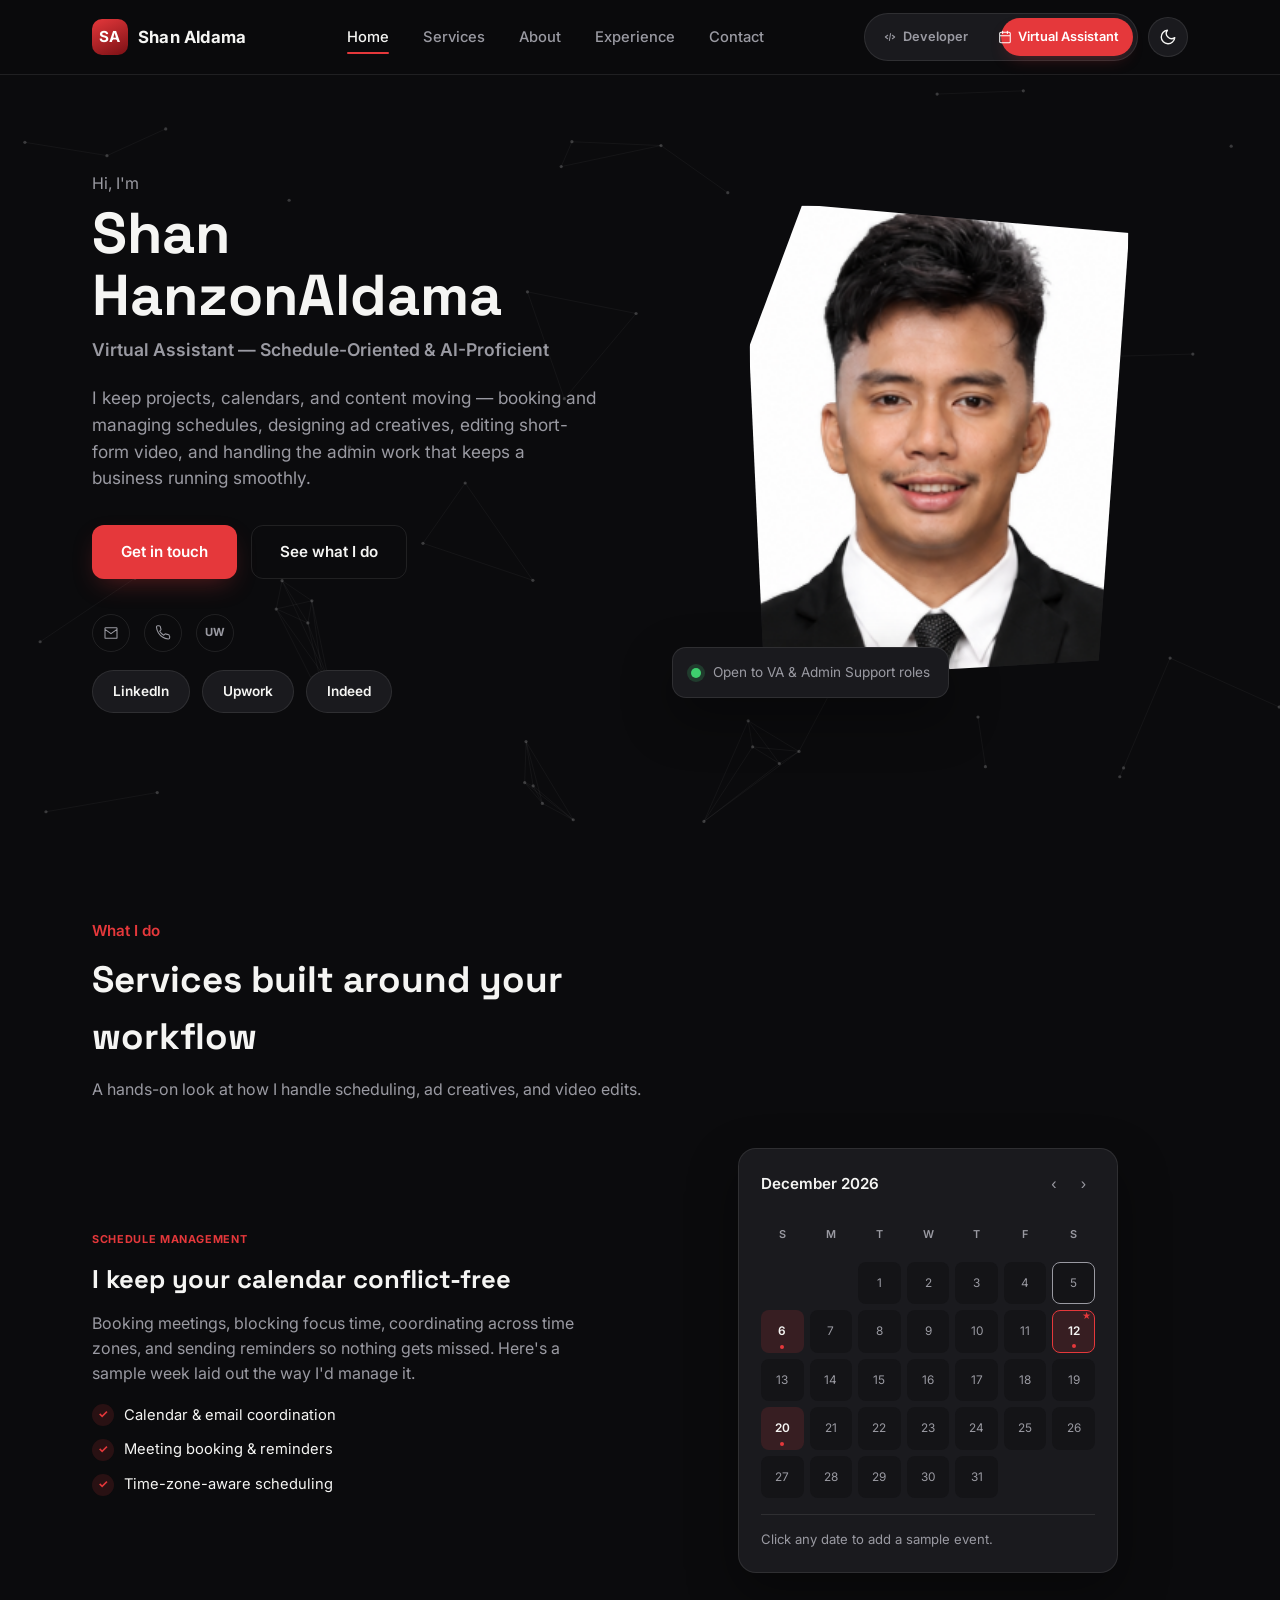
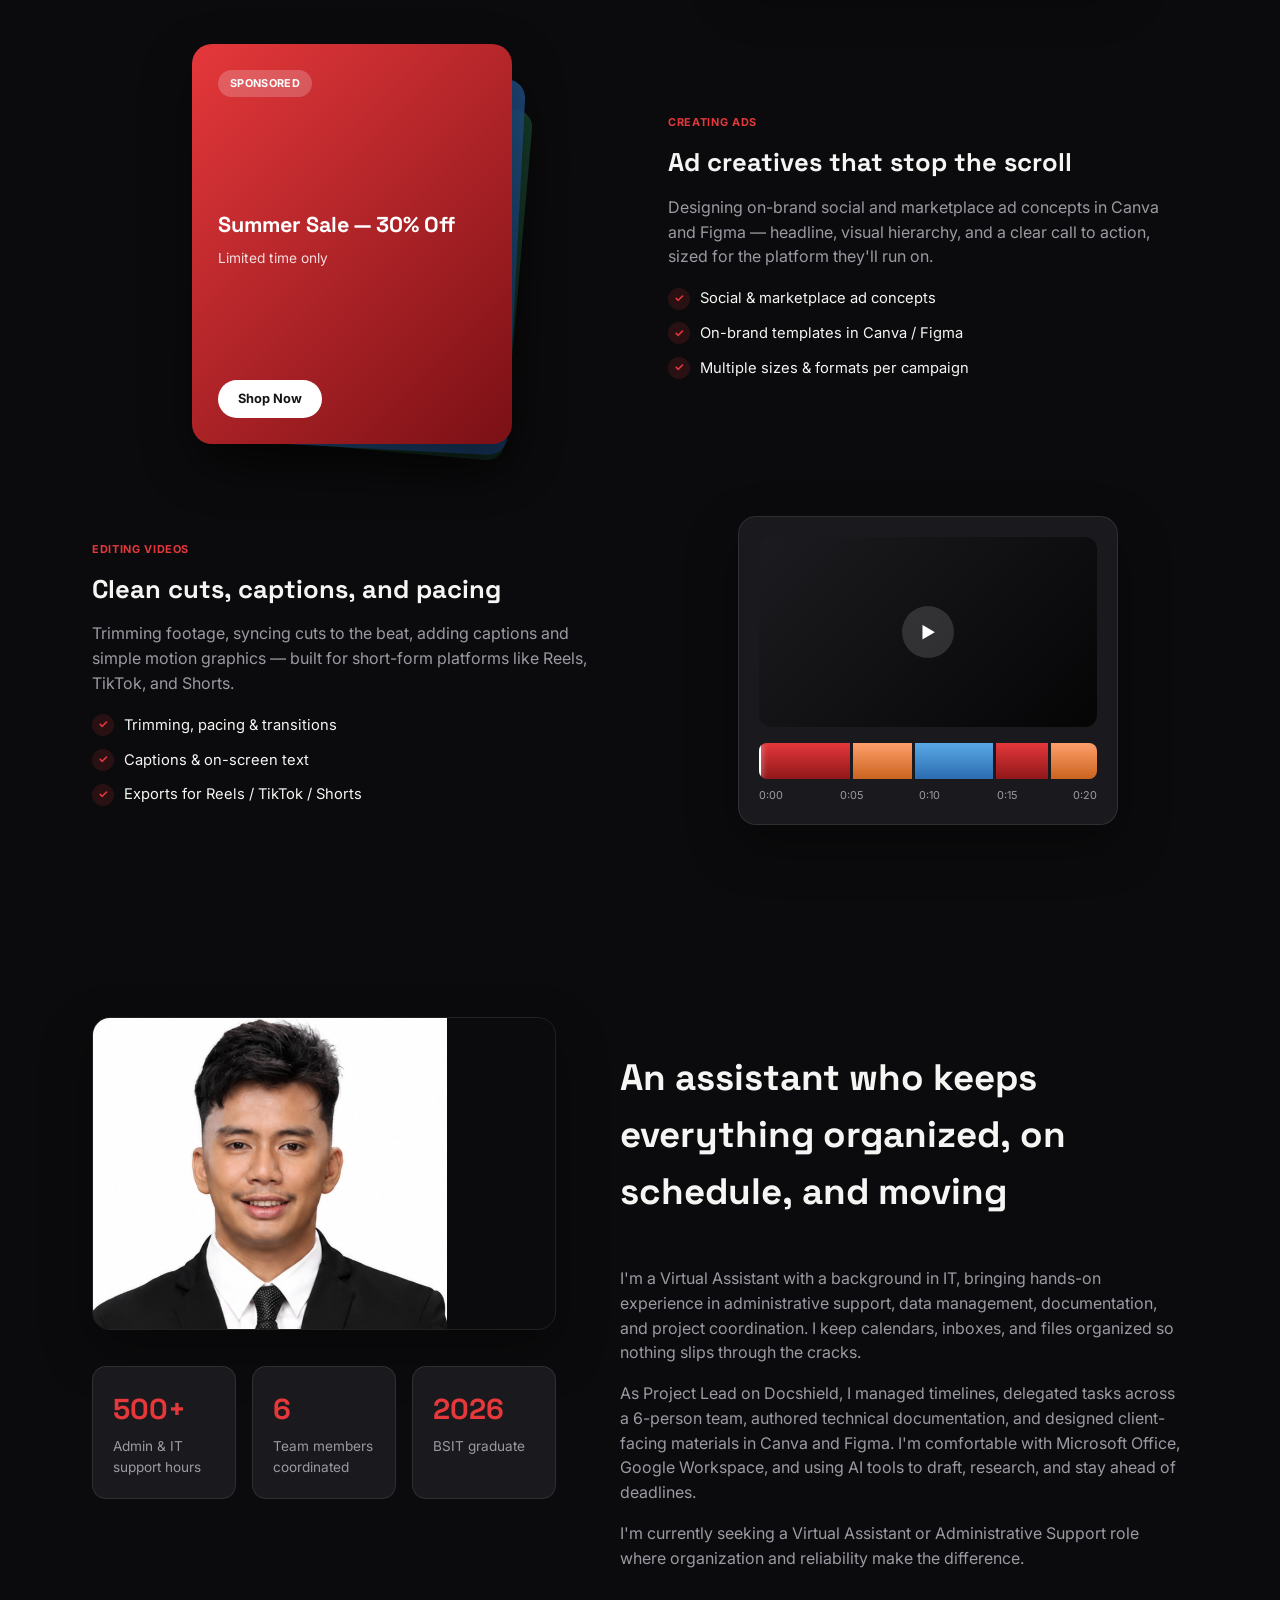
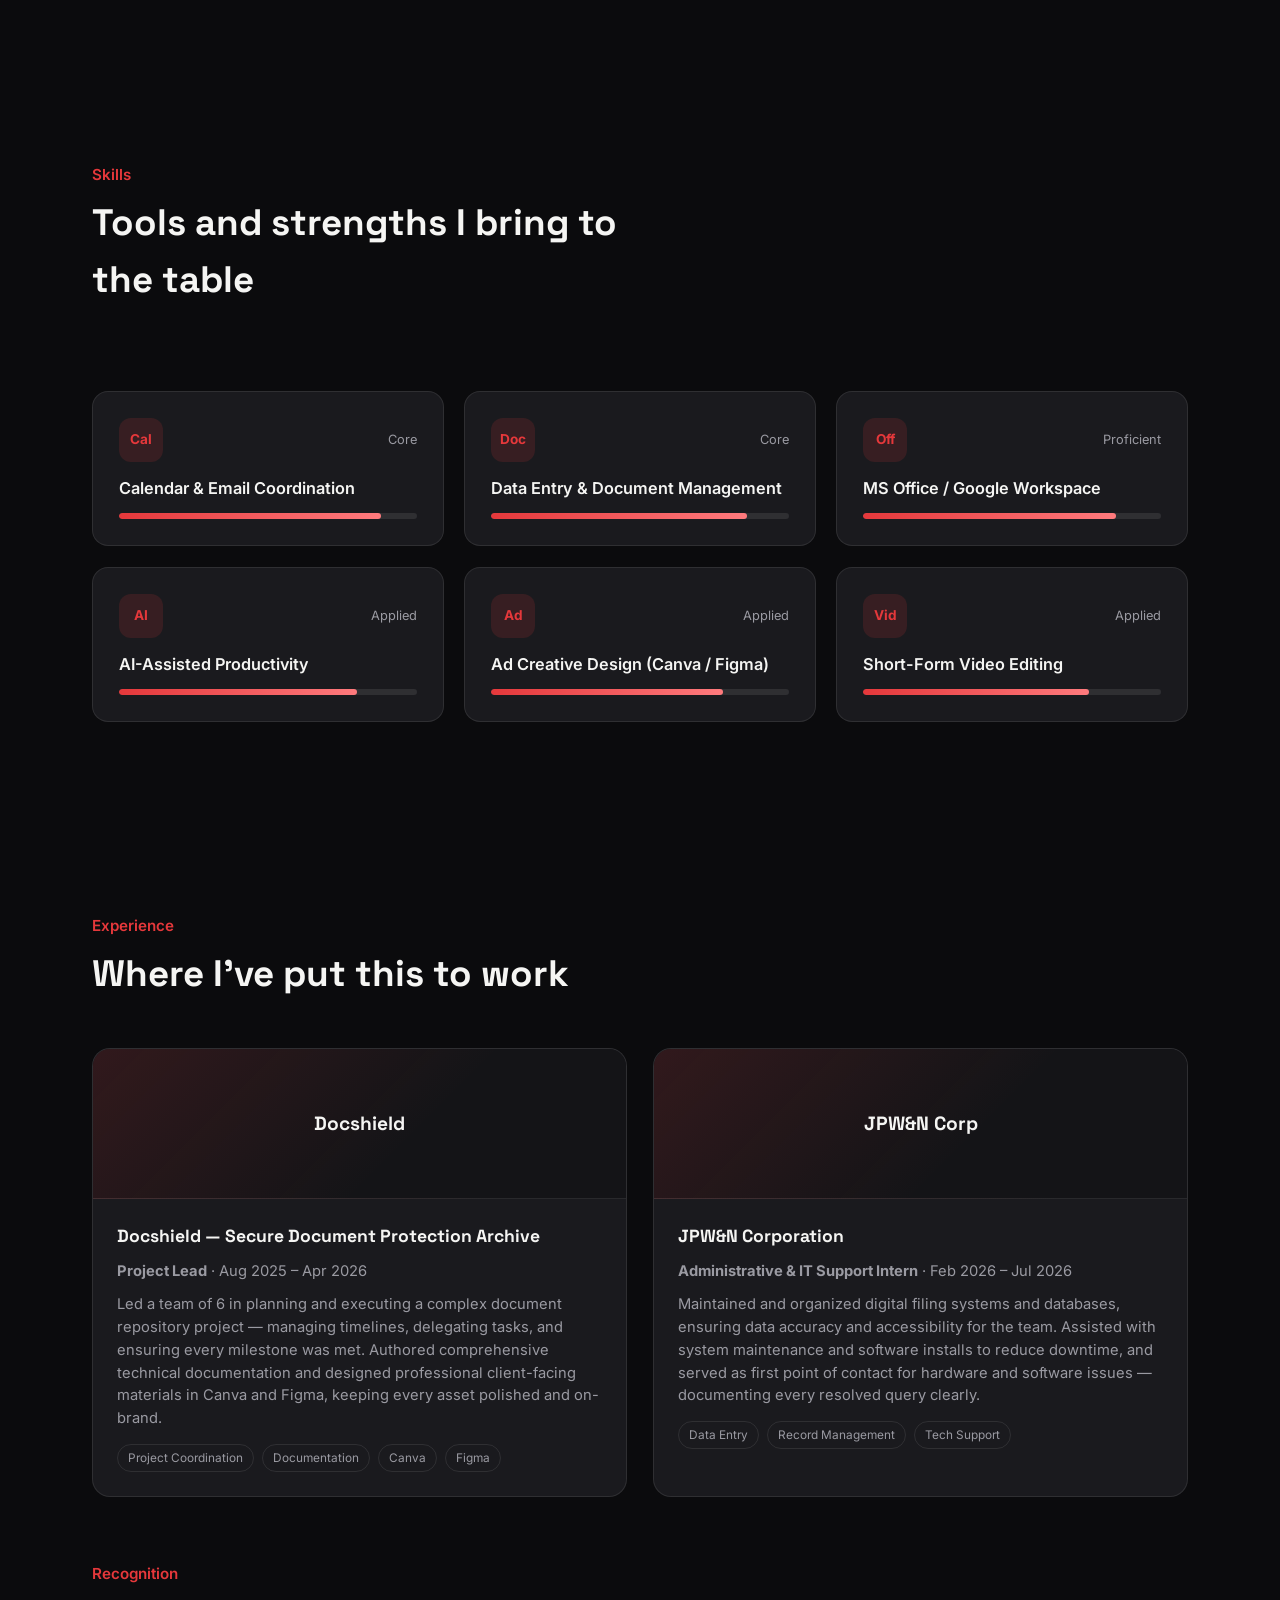
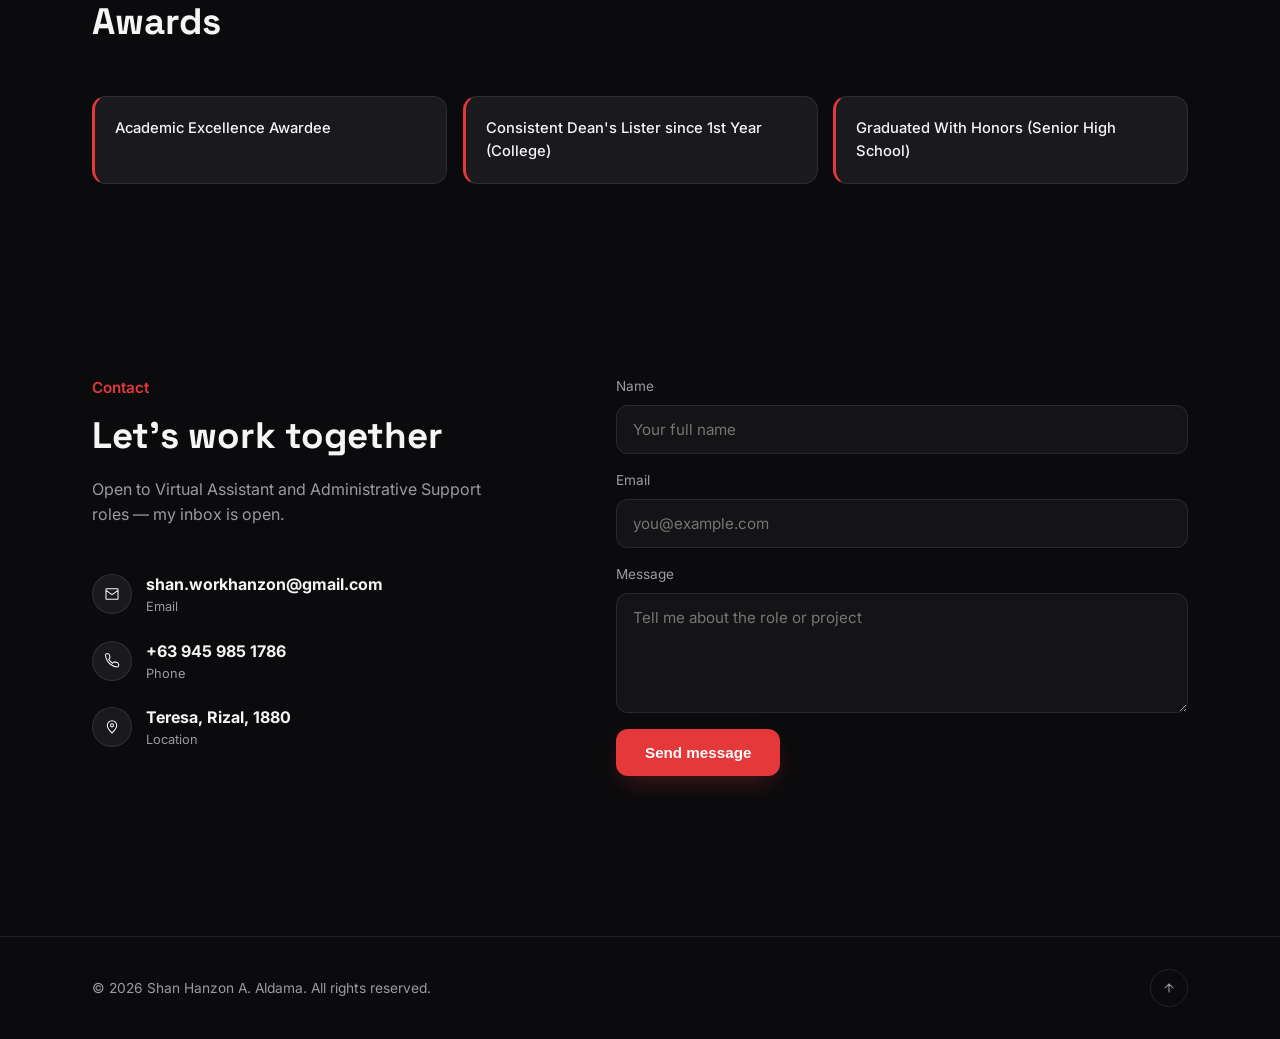
==== va.html @ 8ba0261e "Add files via upload" ====
<!DOCTYPE html>
<html lang="en">
<head>
<meta charset="UTF-8">
<meta name="viewport" content="width=device-width, initial-scale=1.0">
<title>Shan Hanzon A. Aldama — Virtual Assistant</title>
<meta name="description" content="Virtual Assistant portfolio of Shan Hanzon A. Aldama — scheduling, ad creation, video editing, and admin support.">
<link rel="preconnect" href="https://fonts.googleapis.com">
<link rel="preconnect" href="https://fonts.gstatic.com" crossorigin>
<link href="https://fonts.googleapis.com/css2?family=Space+Grotesk:wght@500;600;700&family=Inter:wght@400;500;600&display=swap" rel="stylesheet">
<link rel="stylesheet" href="styles.css">
<link rel="stylesheet" href="va-styles.css">
</head>
<body>

<header>
  <div class="wrap navbar">
    <a href="va.html" class="brand">
      <span class="brand-mark">SA</span>
      Shan Aldama
    </a>
    <nav class="links" id="navLinks">
      <a href="#home" class="active">Home</a>
      <a href="#services">Services</a>
      <a href="#about">About</a>
      <a href="#experience">Experience</a>
      <a href="#contact">Contact</a>
    </nav>
    <div class="nav-actions">
      <div class="mode-switch" aria-label="Switch portfolio">
        <span class="switch-thumb" aria-hidden="true"></span>
        <a href="index.html" data-mode="dev">
          <svg width="14" height="14" viewBox="0 0 24 24" fill="none"><path d="m8 9-4 3 4 3M16 9l4 3-4 3M13 6l-2 12" stroke="currentColor" stroke-width="1.8" stroke-linecap="round" stroke-linejoin="round"/></svg>
          <span class="label">Developer</span>
        </a>
        <a href="va.html" class="current" data-mode="va">
          <svg width="14" height="14" viewBox="0 0 24 24" fill="none"><path d="M8 2v4M16 2v4M3 10h18M5 4h14a2 2 0 0 1 2 2v14a2 2 0 0 1-2 2H5a2 2 0 0 1-2-2V6a2 2 0 0 1 2-2Z" stroke="currentColor" stroke-width="1.8" stroke-linecap="round" stroke-linejoin="round"/></svg>
          <span class="label">Virtual Assistant</span>
        </a>
      </div>
      <button class="icon-btn" id="themeToggle" aria-label="Toggle light and dark theme" title="Toggle theme">
        <svg id="themeIcon" width="18" height="18" viewBox="0 0 24 24" fill="none"><path d="M21 12.79A9 9 0 1 1 11.21 3 7 7 0 0 0 21 12.79Z" stroke="currentColor" stroke-width="1.8" stroke-linecap="round" stroke-linejoin="round"/></svg>
      </button>
      <button class="hamburger" id="hamburger" aria-label="Open menu" aria-expanded="false">
        <svg width="18" height="18" viewBox="0 0 24 24" fill="none"><path d="M3 6h18M3 12h18M3 18h18" stroke="currentColor" stroke-width="1.8" stroke-linecap="round"/></svg>
      </button>
    </div>
  </div>
  <div class="mobile-panel" id="mobilePanel">
    <div class="mode-switch mode-switch-mobile" aria-label="Switch portfolio">
      <span class="switch-thumb" aria-hidden="true"></span>
      <a href="index.html" data-mode="dev">
        <svg width="14" height="14" viewBox="0 0 24 24" fill="none"><path d="m8 9-4 3 4 3M16 9l4 3-4 3M13 6l-2 12" stroke="currentColor" stroke-width="1.8" stroke-linecap="round" stroke-linejoin="round"/></svg>
        <span class="label">Developer</span>
      </a>
      <a href="va.html" class="current" data-mode="va">
        <svg width="14" height="14" viewBox="0 0 24 24" fill="none"><path d="M8 2v4M16 2v4M3 10h18M5 4h14a2 2 0 0 1 2 2v14a2 2 0 0 1-2 2H5a2 2 0 0 1-2-2V6a2 2 0 0 1 2-2Z" stroke="currentColor" stroke-width="1.8" stroke-linecap="round" stroke-linejoin="round"/></svg>
        <span class="label">Virtual Assistant</span>
      </a>
    </div>
    <a href="#home">Home</a>
    <a href="#services">Services</a>
    <a href="#about">About</a>
    <a href="#experience">Experience</a>
    <a href="#contact">Contact</a>
  </div>
</header>

<section class="hero va-hero" id="home">
  <canvas id="net"></canvas>
  <div class="wrap hero-grid">
    <div>
      <p class="eyebrow-plain reveal">Hi, I'm</p>
      <h1 class="split-text hero-name">Shan Hanzon<br><span class="accent-name">Aldama</span></h1>
      <p class="role-line split-text">Virtual Assistant — Schedule-Oriented &amp; AI-Proficient</p>
      <p class="lede reveal">I keep projects, calendars, and content moving — booking and managing schedules, designing ad creatives, editing short-form video, and handling the admin work that keeps a business running smoothly.</p>
      <div class="cta-row reveal">
        <a href="#contact" class="btn btn-primary">Get in touch</a>
        <a href="#services" class="btn btn-ghost">See what I do</a>
      </div>
      <div class="socials reveal">
        <a href="mailto:shan.workhanzon@gmail.com" aria-label="Email">
          <svg width="16" height="16" viewBox="0 0 24 24" fill="none"><path d="M3 6.5 12 13l9-6.5M4 4h16a1 1 0 0 1 1 1v14a1 1 0 0 1-1 1H4a1 1 0 0 1-1-1V5a1 1 0 0 1 1-1Z" stroke="currentColor" stroke-width="1.6" stroke-linecap="round" stroke-linejoin="round"/></svg>
        </a>
        <a href="tel:+639459851786" aria-label="Phone">
          <svg width="16" height="16" viewBox="0 0 24 24" fill="none"><path d="M22 16.9v2a2 2 0 0 1-2.2 2 19.8 19.8 0 0 1-8.6-3 19.5 19.5 0 0 1-6-6 19.8 19.8 0 0 1-3-8.7A2 2 0 0 1 4.1 1h2a2 2 0 0 1 2 1.7c.1 1.1.4 2.2.8 3.2a2 2 0 0 1-.5 2.1L7.1 9.3a16 16 0 0 0 6 6l1.3-1.3a2 2 0 0 1 2.1-.5c1 .4 2.1.7 3.2.8a2 2 0 0 1 1.7 2Z" stroke="currentColor" stroke-width="1.6" stroke-linecap="round" stroke-linejoin="round"/></svg>
        </a>
        <a href="#" target="_blank" rel="noopener" aria-label="Upwork">
          <span style="font-size:.7rem;font-weight:700;">UW</span>
        </a>
      </div>
      <div class="profile-pills reveal">
        <a href="#" target="_blank" rel="noopener">LinkedIn</a>
        <a href="#" target="_blank" rel="noopener">Upwork</a>
        <a href="#" target="_blank" rel="noopener">Indeed</a>
      </div>
    </div>
    <div class="portrait-wrap">
      <div class="portrait-frame img-reveal">
        <img src="assets/profile.jpg" alt="Portrait of Shan Hanzon A. Aldama">
      </div>
      <div class="portrait-badge reveal">
        <span class="dot"></span>
        <span>Open to VA &amp; Admin Support roles</span>
      </div>
    </div>
  </div>
</section>

<section id="services">
  <div class="wrap">
    <div class="section-head">
      <p class="kicker reveal">What I do</p>
      <h2 class="split-text">Services built around your workflow</h2>
      <p class="sub reveal">A hands-on look at how I handle scheduling, ad creatives, and video edits.</p>
    </div>

    <!-- ===== Schedule Management showcase ===== -->
    <div class="showcase reveal">
      <div class="showcase-copy">
        <span class="flap-tag">Schedule Management</span>
        <h3>I keep your calendar conflict-free</h3>
        <p>Booking meetings, blocking focus time, coordinating across time zones, and sending reminders so nothing gets missed. Here's a sample week laid out the way I'd manage it.</p>
        <ul class="check-list">
          <li>Calendar &amp; email coordination</li>
          <li>Meeting booking &amp; reminders</li>
          <li>Time-zone-aware scheduling</li>
        </ul>
      </div>
      <div class="showcase-visual">
        <div class="cal-widget">
          <div class="cal-header">
            <span id="calMonthLabel">Month</span>
            <div class="cal-nav">
              <button type="button" id="calPrev" aria-label="Previous month">‹</button>
              <button type="button" id="calNext" aria-label="Next month">›</button>
            </div>
          </div>
          <div class="cal-grid" id="calGrid"></div>

          <div class="cal-editor" id="calEditor" hidden>
            <div class="cal-editor-head">
              <span id="calEditorDate">Date</span>
              <button type="button" class="cal-editor-close" id="calEditorClose" aria-label="Close">✕</button>
            </div>
            <div class="field">
              <label for="calEventTitle">Event</label>
              <input type="text" id="calEventTitle" placeholder="e.g. Client discovery call">
            </div>
            <div class="field">
              <label for="calEventTime">Time</label>
              <input type="time" id="calEventTime">
            </div>
            <label class="cal-priority">
              <input type="checkbox" id="calEventPriority">
              <span>⭐ Prioritize this day</span>
            </label>
            <div class="cal-editor-actions">
              <button type="button" class="btn btn-ghost" id="calDeleteBtn">Delete</button>
              <button type="button" class="btn btn-primary" id="calSaveBtn">Save</button>
            </div>
            <p class="cal-editor-note">Demo only — nothing here is sent anywhere or saved after you leave the page. This just shows how I'd manage a real calendar.</p>
          </div>

          <div class="cal-selected" id="calSelected">Click any date to add a sample event.</div>
        </div>
      </div>
    </div>

    <!-- ===== Ad Creatives showcase ===== -->
    <div class="showcase showcase-reverse reveal">
      <div class="showcase-copy">
        <span class="flap-tag">Creating Ads</span>
        <h3>Ad creatives that stop the scroll</h3>
        <p>Designing on-brand social and marketplace ad concepts in Canva and Figma — headline, visual hierarchy, and a clear call to action, sized for the platform they'll run on.</p>
        <ul class="check-list">
          <li>Social &amp; marketplace ad concepts</li>
          <li>On-brand templates in Canva / Figma</li>
          <li>Multiple sizes &amp; formats per campaign</li>
        </ul>
      </div>
      <div class="showcase-visual">
        <div class="ad-stack" id="adStack">
          <div class="ad-card ad-1">
            <span class="ad-badge">Sponsored</span>
            <div class="ad-body">
              <h4>Summer Sale — 30% Off</h4>
              <p>Limited time only</p>
            </div>
            <span class="ad-cta">Shop Now</span>
          </div>
          <div class="ad-card ad-2">
            <span class="ad-badge">Sponsored</span>
            <div class="ad-body">
              <h4>Book a Free Consult</h4>
              <p>Slots open this week</p>
            </div>
            <span class="ad-cta">Learn More</span>
          </div>
          <div class="ad-card ad-3">
            <span class="ad-badge">Sponsored</span>
            <div class="ad-body">
              <h4>New Collection Drop</h4>
              <p>Shop the new arrivals</p>
            </div>
            <span class="ad-cta">Explore</span>
          </div>
        </div>
      </div>
    </div>

    <!-- ===== Video Editing showcase ===== -->
    <div class="showcase reveal">
      <div class="showcase-copy">
        <span class="flap-tag">Editing Videos</span>
        <h3>Clean cuts, captions, and pacing</h3>
        <p>Trimming footage, syncing cuts to the beat, adding captions and simple motion graphics — built for short-form platforms like Reels, TikTok, and Shorts.</p>
        <ul class="check-list">
          <li>Trimming, pacing &amp; transitions</li>
          <li>Captions &amp; on-screen text</li>
          <li>Exports for Reels / TikTok / Shorts</li>
        </ul>
      </div>
      <div class="showcase-visual">
        <div class="timeline-widget">
          <div class="timeline-preview">
            <div class="timeline-play">▶</div>
          </div>
          <div class="timeline-track" id="timelineTrack">
            <div class="clip clip-a" style="width:28%"></div>
            <div class="clip clip-b" style="width:18%"></div>
            <div class="clip clip-c" style="width:24%"></div>
            <div class="clip clip-a" style="width:16%"></div>
            <div class="clip clip-b" style="width:14%"></div>
          </div>
          <div class="timeline-ruler">
            <span>0:00</span><span>0:05</span><span>0:10</span><span>0:15</span><span>0:20</span>
          </div>
        </div>
      </div>
    </div>
  </div>
</section>

<section id="about">
  <div class="wrap about-grid">
    <div>
      <div class="about-photo img-reveal">
        <img src="assets/profile.jpg" alt="Shan Hanzon A. Aldama">
      </div>
      <div class="stats-row">
        <div class="stat reveal"><div class="stat-num">500+</div><div class="stat-label">Admin &amp; IT support hours</div></div>
        <div class="stat reveal"><div class="stat-num">6</div><div class="stat-label">Team members coordinated</div></div>
        <div class="stat reveal"><div class="stat-num">2026</div><div class="stat-label">BSIT graduate</div></div>
      </div>
    </div>
    <div>
      <div class="section-head">
        <p class="kicker reveal">About me</p>
        <h2 class="split-text">An assistant who keeps everything organized, on schedule, and moving</h2>
      </div>
      <div class="about-text">
        <p class="reveal">I'm a Virtual Assistant with a background in IT, bringing hands-on experience in administrative support, data management, documentation, and project coordination. I keep calendars, inboxes, and files organized so nothing slips through the cracks.</p>
        <p class="reveal">As Project Lead on Docshield, I managed timelines, delegated tasks across a 6-person team, authored technical documentation, and designed client-facing materials in Canva and Figma. I'm comfortable with Microsoft Office, Google Workspace, and using AI tools to draft, research, and stay ahead of deadlines.</p>
        <p class="reveal">I'm currently seeking a Virtual Assistant or Administrative Support role where organization and reliability make the difference.</p>
      </div>
    </div>
  </div>
</section>

<section id="skills">
  <div class="wrap">
    <div class="section-head">
      <p class="kicker reveal">Skills</p>
      <h2 class="split-text">Tools and strengths I bring to the table</h2>
      <p class="sub reveal">Organized, communicative, and comfortable using AI tools to work faster.</p>
    </div>
    <div class="skills-grid">
      <div class="skill-card reveal">
        <div class="skill-top"><div class="skill-icon">Cal</div><span class="skill-level">Core</span></div>
        <p class="skill-name">Calendar &amp; Email Coordination</p>
        <div class="bar"><span style="--w:88%"></span></div>
      </div>
      <div class="skill-card reveal">
        <div class="skill-top"><div class="skill-icon">Doc</div><span class="skill-level">Core</span></div>
        <p class="skill-name">Data Entry &amp; Document Management</p>
        <div class="bar"><span style="--w:86%"></span></div>
      </div>
      <div class="skill-card reveal">
        <div class="skill-top"><div class="skill-icon">Off</div><span class="skill-level">Proficient</span></div>
        <p class="skill-name">MS Office / Google Workspace</p>
        <div class="bar"><span style="--w:85%"></span></div>
      </div>
      <div class="skill-card reveal">
        <div class="skill-top"><div class="skill-icon">AI</div><span class="skill-level">Applied</span></div>
        <p class="skill-name">AI-Assisted Productivity</p>
        <div class="bar"><span style="--w:80%"></span></div>
      </div>
      <div class="skill-card reveal">
        <div class="skill-top"><div class="skill-icon">Ad</div><span class="skill-level">Applied</span></div>
        <p class="skill-name">Ad Creative Design (Canva / Figma)</p>
        <div class="bar"><span style="--w:78%"></span></div>
      </div>
      <div class="skill-card reveal">
        <div class="skill-top"><div class="skill-icon">Vid</div><span class="skill-level">Applied</span></div>
        <p class="skill-name">Short-Form Video Editing</p>
        <div class="bar"><span style="--w:76%"></span></div>
      </div>
    </div>
  </div>
</section>

<section id="experience">
  <div class="wrap">
    <div class="section-head">
      <p class="kicker reveal">Experience</p>
      <h2 class="split-text">Where I've put this to work</h2>
    </div>
    <div class="projects-grid">
      <div class="project-card reveal">
        <div class="project-thumb img-reveal">Docshield</div>
        <div class="project-body">
          <h3>Docshield — Secure Document Protection Archive</h3>
          <p><strong>Project Lead</strong> · Aug 2025 – Apr 2026</p>
          <p>Led a team of 6 in planning and executing a complex document repository project — managing timelines, delegating tasks, and ensuring every milestone was met. Authored comprehensive technical documentation and designed professional client-facing materials in Canva and Figma, keeping every asset polished and on-brand.</p>
          <div class="tags"><span class="tag">Project Coordination</span><span class="tag">Documentation</span><span class="tag">Canva</span><span class="tag">Figma</span></div>
        </div>
      </div>
      <div class="project-card reveal">
        <div class="project-thumb img-reveal">JPW&amp;N Corp</div>
        <div class="project-body">
          <h3>JPW&amp;N Corporation</h3>
          <p><strong>Administrative &amp; IT Support Intern</strong> · Feb 2026 – Jul 2026</p>
          <p>Maintained and organized digital filing systems and databases, ensuring data accuracy and accessibility for the team. Assisted with system maintenance and software installs to reduce downtime, and served as first point of contact for hardware and software issues — documenting every resolved query clearly.</p>
          <div class="tags"><span class="tag">Data Entry</span><span class="tag">Record Management</span><span class="tag">Tech Support</span></div>
        </div>
      </div>
    </div>

    <div class="section-head" style="margin-top:64px;">
      <p class="kicker reveal">Recognition</p>
      <h2 class="split-text">Awards</h2>
    </div>
    <div class="awards-row">
      <div class="award-card reveal">Academic Excellence Awardee</div>
      <div class="award-card reveal">Consistent Dean's Lister since 1st Year (College)</div>
      <div class="award-card reveal">Graduated With Honors (Senior High School)</div>
    </div>
  </div>
</section>

<section id="contact">
  <div class="wrap contact-grid">
    <div class="contact-info">
      <div class="section-head">
        <p class="kicker reveal">Contact</p>
        <h2 class="split-text">Let's work together</h2>
        <p class="sub reveal">Open to Virtual Assistant and Administrative Support roles — my inbox is open.</p>
      </div>
      <div class="contact-row reveal">
        <div class="icon-btn"><svg width="16" height="16" viewBox="0 0 24 24" fill="none"><path d="M3 6.5 12 13l9-6.5M4 4h16a1 1 0 0 1 1 1v14a1 1 0 0 1-1 1H4a1 1 0 0 1-1-1V5a1 1 0 0 1 1-1Z" stroke="currentColor" stroke-width="1.6" stroke-linecap="round" stroke-linejoin="round"/></svg></div>
        <div><strong><a href="mailto:shan.workhanzon@gmail.com">shan.workhanzon@gmail.com</a></strong><span>Email</span></div>
      </div>
      <div class="contact-row reveal">
        <div class="icon-btn"><svg width="16" height="16" viewBox="0 0 24 24" fill="none"><path d="M22 16.9v2a2 2 0 0 1-2.2 2 19.8 19.8 0 0 1-8.6-3 19.5 19.5 0 0 1-6-6 19.8 19.8 0 0 1-3-8.7A2 2 0 0 1 4.1 1h2a2 2 0 0 1 2 1.7c.1 1.1.4 2.2.8 3.2a2 2 0 0 1-.5 2.1L7.1 9.3a16 16 0 0 0 6 6l1.3-1.3a2 2 0 0 1 2.1-.5c1 .4 2.1.7 3.2.8a2 2 0 0 1 1.7 2Z" stroke="currentColor" stroke-width="1.6" stroke-linecap="round" stroke-linejoin="round"/></svg></div>
        <div><strong><a href="tel:+639459851786">+63 945 985 1786</a></strong><span>Phone</span></div>
      </div>
      <div class="contact-row reveal">
        <div class="icon-btn"><svg width="16" height="16" viewBox="0 0 24 24" fill="none"><path d="M12 21s7-6.3 7-11.5A7 7 0 0 0 5 9.5C5 14.7 12 21 12 21Z" stroke="currentColor" stroke-width="1.6" stroke-linecap="round" stroke-linejoin="round"/><circle cx="12" cy="9.5" r="2.3" stroke="currentColor" stroke-width="1.6"/></svg></div>
        <div><strong>Teresa, Rizal, 1880</strong><span>Location</span></div>
      </div>
    </div>
    <form id="contactForm" novalidate class="reveal">
      <div class="field">
        <label for="name">Name</label>
        <input type="text" id="name" name="name" required placeholder="Your full name">
      </div>
      <div class="field">
        <label for="email">Email</label>
        <input type="email" id="email" name="email" required placeholder="you@example.com">
      </div>
      <div class="field">
        <label for="message">Message</label>
        <textarea id="message" name="message" required placeholder="Tell me about the role or project"></textarea>
      </div>
      <button type="submit" class="btn btn-primary" style="justify-self:start;">Send message</button>
      <p class="form-msg" id="formMsg" role="status"></p>
    </form>
  </div>
</section>

<footer>
  <div class="wrap footer-row">
    <span>© <span id="year"></span> Shan Hanzon A. Aldama. All rights reserved.</span>
    <a href="#home" class="back-top" aria-label="Back to top">
      <svg width="14" height="14" viewBox="0 0 24 24" fill="none"><path d="M12 19V5M5 12l7-7 7 7" stroke="currentColor" stroke-width="1.8" stroke-linecap="round" stroke-linejoin="round"/></svg>
    </a>
  </div>
</footer>

<nav class="bottom-nav" id="bottomNav" aria-label="Quick section navigation">
  <a href="#home" class="bottom-nav-link active">
    <span class="bn-icon"><svg viewBox="0 0 24 24" fill="none"><path d="M3 10.5 12 3l9 7.5M5 9.5V21h5v-6h4v6h5V9.5" stroke="currentColor" stroke-width="1.8" stroke-linecap="round" stroke-linejoin="round"/></svg></span>
    <span class="bn-label">Home</span>
  </a>
  <a href="#services" class="bottom-nav-link">
    <span class="bn-icon"><svg viewBox="0 0 24 24" fill="none"><rect x="3" y="3" width="7" height="7" rx="1.5" stroke="currentColor" stroke-width="1.8"/><rect x="14" y="3" width="7" height="7" rx="1.5" stroke="currentColor" stroke-width="1.8"/><rect x="3" y="14" width="7" height="7" rx="1.5" stroke="currentColor" stroke-width="1.8"/><rect x="14" y="14" width="7" height="7" rx="1.5" stroke="currentColor" stroke-width="1.8"/></svg></span>
    <span class="bn-label">Services</span>
  </a>
  <a href="#about" class="bottom-nav-link">
    <span class="bn-icon"><svg viewBox="0 0 24 24" fill="none"><circle cx="12" cy="8" r="3.2" stroke="currentColor" stroke-width="1.8"/><path d="M4.5 20c1.5-4 4.2-6 7.5-6s6 2 7.5 6" stroke="currentColor" stroke-width="1.8" stroke-linecap="round"/></svg></span>
    <span class="bn-label">About</span>
  </a>
  <a href="#contact" class="bottom-nav-link">
    <span class="bn-icon"><svg viewBox="0 0 24 24" fill="none"><path d="M3 6.5 12 13l9-6.5M4 4h16a1 1 0 0 1 1 1v14a1 1 0 0 1-1 1H4a1 1 0 0 1-1-1V5a1 1 0 0 1 1-1Z" stroke="currentColor" stroke-width="1.6" stroke-linecap="round" stroke-linejoin="round"/></svg></span>
    <span class="bn-label">Contact</span>
  </a>
</nav>

<script src="script.js"></script>
<script src="va-script.js"></script>
</body>
</html>
---- styles.css ----
:root{
  --bg:#0b0b0d;
  --bg-soft:#141417;
  --panel:#1a1a1e;
  --border:rgba(255,255,255,0.09);
  --text:#f5f5f3;
  --muted:#9a9aa2;
  --accent:#e5383b;
  --accent-soft:rgba(229,56,59,0.14);
  --ring:rgba(229,56,59,0.35);
  --shadow: 0 20px 50px rgba(0,0,0,0.35);
  --radius: 18px;
  --maxw: 1160px;
}
html[data-theme="light"]{
  --bg:#f6f5f2;
  --bg-soft:#ffffff;
  --panel:#ffffff;
  --border:rgba(10,10,10,0.09);
  --text:#17171a;
  --muted:#63636b;
  --accent:#c81e33;
  --accent-soft:rgba(200,30,51,0.10);
  --ring:rgba(200,30,51,0.28);
  --shadow: 0 20px 50px rgba(20,20,20,0.08);
}
*{box-sizing:border-box;}
html{scroll-behavior:smooth;}
@media (prefers-reduced-motion: reduce){
  html{scroll-behavior:auto;}
  *{animation-duration:0.001ms !important; animation-iteration-count:1 !important; transition-duration:0.001ms !important;}
}
body{
  margin:0;
  background:var(--bg);
  color:var(--text);
  font-family:'Inter', system-ui, sans-serif;
  line-height:1.55;
  transition:background .3s ease, color .3s ease;
}
h1,h2,h3,.logo,.stat-num{font-family:'Space Grotesk', 'Inter', sans-serif;}
a{color:inherit;text-decoration:none;}
img{max-width:100%;display:block;}
::selection{background:var(--accent);color:#fff;}
.wrap{max-width:var(--maxw);margin:0 auto;padding:0 32px;}
:focus-visible{outline:2px solid var(--accent);outline-offset:3px;}

/* ============ MASTERPIECE SCROLL TRANSITIONS ============ */
/* Signature 1: Ink Reveal — fade + rise + unblur, used on general text blocks */
.reveal{
  opacity:0;
  transform:translateY(34px);
  filter:blur(6px);
  transition:opacity .9s cubic-bezier(.16,.84,.44,1),
             transform .9s cubic-bezier(.16,.84,.44,1),
             filter .9s cubic-bezier(.16,.84,.44,1);
  will-change:opacity, transform, filter;
}
.reveal.is-visible{opacity:1;transform:none;filter:blur(0);}

/* Signature 2: Word-by-word curtain rise — used on every heading */
.split-text{overflow:hidden;}
.split-text .word{
  display:inline-block;
  opacity:0;
  transform:translateY(115%) rotate(3deg);
  transition:opacity .7s cubic-bezier(.16,.84,.44,1) calc(var(--i) * 45ms),
             transform .8s cubic-bezier(.16,.84,.44,1) calc(var(--i) * 45ms);
}
.split-text.is-visible .word{opacity:1;transform:none;}

/* Signature 3: Gallery unveil — a color curtain slides off every image, image settles from a zoom */
.img-reveal{position:relative;overflow:hidden;}
.img-reveal img{
  transform:scale(1.18);
  filter:saturate(.4) brightness(.8);
  transition:transform 1.2s cubic-bezier(.16,.84,.44,1), filter 1.2s ease;
}
.img-reveal::after{
  content:"";
  position:absolute;inset:0;
  background:linear-gradient(100deg, var(--accent) 45%, #7a1015 100%);
  transform-origin:left;
  transform:scaleX(1);
  transition:transform 1s cubic-bezier(.76,0,.24,1);
  z-index:2;
}
.img-reveal.is-visible::after{transform:scaleX(0);}
.img-reveal.is-visible img{transform:scale(1);filter:saturate(1) brightness(1);}

/* Signature 4: Staggered rise for card grids (skills, projects, awards) */
.skill-card, .project-card, .award-card{
  opacity:0;
  transform:translateY(40px) scale(.97);
  transition:opacity .8s cubic-bezier(.16,.84,.44,1), transform .8s cubic-bezier(.16,.84,.44,1);
}
.skill-card.is-visible, .project-card.is-visible, .award-card.is-visible{
  opacity:1;transform:none;
}
/* once the entrance reveal finishes, swap to a snappier transition for hover feedback */
.skill-card.is-visible, .project-card.is-visible, .award-card.is-visible{
  transition:transform .25s cubic-bezier(.16,.84,.44,1), box-shadow .25s ease, border-color .25s ease;
}
.skills-grid .skill-card:nth-child(1){transition-delay:0ms;}
.skills-grid .skill-card:nth-child(2){transition-delay:70ms;}
.skills-grid .skill-card:nth-child(3){transition-delay:140ms;}
.skills-grid .skill-card:nth-child(4){transition-delay:210ms;}
.skills-grid .skill-card:nth-child(5){transition-delay:280ms;}
.skills-grid .skill-card:nth-child(6){transition-delay:350ms;}
.projects-grid .project-card:nth-child(2){transition-delay:120ms;}
.awards-row .award-card:nth-child(2){transition-delay:100ms;}
.awards-row .award-card:nth-child(3){transition-delay:200ms;}
/* ============ END TRANSITIONS ============ */

/* NAV */
header{
  position:sticky;top:0;z-index:50;
  background:color-mix(in srgb, var(--bg) 78%, transparent);
  backdrop-filter:blur(10px);
  border-bottom:1px solid var(--border);
}
.navbar{display:flex;align-items:center;justify-content:space-between;height:74px;}
.brand{display:flex;align-items:center;gap:10px;font-weight:700;font-size:1.05rem;letter-spacing:.2px;}
.brand-mark{
  width:36px;height:36px;border-radius:10px;
  background:linear-gradient(155deg, var(--accent), #7a1015);
  display:flex;align-items:center;justify-content:center;
  color:#fff;font-weight:700;font-size:.95rem;
}
nav.links{display:flex;gap:2px;align-items:center;}
nav.links a{
  position:relative;padding:9px 16px;font-size:.92rem;font-weight:500;color:var(--muted);
  border-radius:999px;transition:color .25s ease;
}
nav.links a::before{
  content:"";position:absolute;left:16px;right:16px;bottom:3px;height:2px;background:var(--muted);
  border-radius:2px;transform:scaleX(0);transform-origin:center;
  transition:transform .3s cubic-bezier(.16,.84,.44,1), background .25s ease;
}
nav.links a:hover{color:var(--text);}
nav.links a:hover::before{transform:scaleX(1);background:var(--accent);}
nav.links a.active{color:var(--text);}
nav.links a.active::after{
  content:"";position:absolute;left:16px;right:16px;bottom:3px;height:2px;background:var(--accent);border-radius:2px;
}
nav.links a.active::before{display:none;}
.nav-actions{display:flex;align-items:center;gap:10px;}
.icon-btn{
  width:40px;height:40px;border-radius:50%;border:1px solid var(--border);
  background:var(--panel);display:flex;align-items:center;justify-content:center;cursor:pointer;color:var(--text);
  transition:border-color .25s ease, transform .25s cubic-bezier(.16,.84,.44,1), box-shadow .25s ease, color .25s ease;
}
.icon-btn:hover{border-color:var(--accent);color:var(--accent);transform:translateY(-2px);box-shadow:0 10px 20px -10px var(--ring);}
.icon-btn:active{transform:scale(.94);}
.hamburger{display:none;}
.mobile-panel{display:none;}

/* ===== Developer / Virtual Assistant page switch ===== */
.mode-switch{
  position:relative;display:flex;background:var(--panel);border:1px solid var(--border);
  border-radius:999px;padding:4px;gap:2px;
}
.mode-switch a{
  position:relative;z-index:2;flex:1;
  padding:9px 14px;border-radius:999px;font-family:inherit;font-size:.8rem;font-weight:600;
  color:var(--muted);cursor:pointer;display:flex;align-items:center;justify-content:center;gap:6px;
  transition:color .3s ease;white-space:nowrap;
}
.mode-switch .switch-thumb{
  position:absolute;top:4px;bottom:4px;left:4px;width:calc(50% - 4px);
  background:var(--accent);border-radius:999px;z-index:1;
  box-shadow:0 8px 18px -8px var(--ring);
  transition:transform .4s cubic-bezier(.16,.84,.44,1);
}
.mode-switch:has(a.current[data-mode="va"]) .switch-thumb{transform:translateX(100%);}
.mode-switch a.current{color:#fff;}
.mode-switch a:hover:not(.current){color:var(--text);}

.mode-switch-mobile{display:none;margin-bottom:14px;}
@media (max-width:1050px){
  header .nav-actions .mode-switch .label{display:none;}
  header .nav-actions .mode-switch a{padding:9px 12px;}
}
@media (max-width:900px){
  header > .wrap.navbar > .nav-actions > .mode-switch{display:none;}
  .mode-switch-mobile{display:flex;}
}
@media (max-width:640px){
  .mode-switch button .label{display:none;}
  .mode-switch button{padding:9px 12px;}
}

/* HERO */
.hero{position:relative;padding:96px 0 110px;}
#net{position:absolute;inset:0;width:100%;height:100%;opacity:.55;pointer-events:none;}
.hero-grid{
  position:relative;z-index:2;
  display:grid;grid-template-columns:1.05fr .95fr;gap:48px;align-items:center;
}
.eyebrow-plain{color:var(--muted);font-size:1rem;margin:0 0 6px;}
.hero-name{font-size:clamp(2.4rem, 4.6vw, 3.6rem);line-height:1.08;margin:0 0 10px;font-weight:700;}
.hero-name .accent-name{color:var(--accent);}
.role-line{color:var(--muted);font-size:1.1rem;font-weight:600;margin:0 0 22px;}
.hero p.lede{color:var(--muted);font-size:1.08rem;max-width:46ch;margin:0 0 32px;}
.cta-row{display:flex;gap:14px;align-items:center;flex-wrap:wrap;}
.btn{
  display:inline-flex;align-items:center;gap:8px;padding:14px 28px;border-radius:12px;
  font-weight:600;font-size:.95rem;cursor:pointer;border:1px solid transparent;
  transition:transform .25s cubic-bezier(.16,.84,.44,1), box-shadow .25s ease, background .25s ease, border-color .25s ease, color .25s ease;
}
.btn-primary{background:var(--accent);color:#fff;box-shadow:0 10px 26px -8px var(--ring);}
.btn-primary:hover{transform:translateY(-3px);box-shadow:0 18px 34px -8px var(--ring);background:color-mix(in srgb, var(--accent) 88%, white 12%);}
.btn-primary:active{transform:translateY(-1px);}
.btn-ghost{background:transparent;border-color:var(--border);color:var(--text);}
.btn-ghost:hover{border-color:var(--accent);color:var(--accent);transform:translateY(-3px);box-shadow:0 12px 26px -10px var(--ring);}
.btn-ghost:active{transform:translateY(-1px);}
.socials{display:flex;gap:14px;margin-top:36px;}
.socials a{
  width:38px;height:38px;border-radius:50%;border:1px solid var(--border);
  display:flex;align-items:center;justify-content:center;color:var(--muted);
  transition:transform .25s cubic-bezier(.16,.84,.44,1), box-shadow .25s ease, background .25s ease, border-color .25s ease, color .25s ease;
}
.socials a:hover{
  color:#fff;background:var(--accent);border-color:var(--accent);
  transform:translateY(-3px) scale(1.06);
  box-shadow:0 10px 22px -8px var(--ring);
}
.socials a:active{transform:translateY(-1px) scale(1);}

.profile-pills{display:flex;gap:12px;margin-top:18px;flex-wrap:wrap;}
.profile-pills a{
  display:inline-flex;align-items:center;gap:8px;padding:10px 20px;border-radius:999px;
  border:1px solid var(--border);background:var(--panel);color:var(--text);
  font-size:.85rem;font-weight:600;
  transition:transform .25s cubic-bezier(.16,.84,.44,1), box-shadow .25s ease,
             border-color .25s ease, background .25s ease, color .25s ease;
}
.profile-pills a:hover{
  transform:translateY(-3px);
  border-color:var(--accent);
  background:var(--accent);
  color:#fff;
  box-shadow:0 12px 24px -8px var(--ring);
}
.profile-pills a:active{transform:translateY(-1px);}

.portrait-wrap{position:relative;display:flex;justify-content:center;}
.portrait-frame{
  position:relative;width:100%;max-width:380px;aspect-ratio:4/5;
  clip-path: polygon(14% 0%, 100% 6%, 92% 96%, 4% 100%, 0% 30%);
  background:var(--panel);border:1px solid var(--border);
  box-shadow:var(--shadow);
}
.portrait-frame img{width:100%;height:100%;object-fit:cover;}
.portrait-badge{
  position:absolute;bottom:-18px;left:-18px;background:var(--panel);border:1px solid var(--border);
  border-radius:14px;padding:14px 18px;box-shadow:var(--shadow);display:flex;gap:12px;align-items:center;
}
.portrait-badge .dot{width:10px;height:10px;border-radius:50%;background:#3ecf6e;box-shadow:0 0 0 4px rgba(62,207,110,.18);}
.portrait-badge span{font-size:.85rem;color:var(--muted);}

/* ===== Explosion Box feature ===== */
.explosion-stage{
  position:relative;width:100%;max-width:380px;margin:0 auto;aspect-ratio:4/5;
}
.exp-box{position:absolute;inset:0;z-index:3;transition:opacity .4s ease, transform .4s cubic-bezier(.16,.84,.44,1);}
.explosion-stage.is-open .exp-box{opacity:0;transform:scale(.85);pointer-events:none;}
.exp-box .portrait-frame{width:100%;height:100%;}

.exp-flap{
  position:absolute;top:50%;left:50%;width:158px;z-index:1;
  transform:translate(-50%,-50%) scale(.15) rotate(0deg);
  opacity:0;pointer-events:none;
  transition:transform .7s cubic-bezier(.34,1.56,.64,1), opacity .45s ease;
}
.explosion-stage.is-open .exp-flap{opacity:1;pointer-events:auto;}
.explosion-stage.is-open .flap-top{transform:translate(-50%,-138%) rotate(-4deg) scale(1);transition-delay:.05s;}
.explosion-stage.is-open .flap-right{transform:translate(38%,-50%) rotate(5deg) scale(1);transition-delay:.13s;}
.explosion-stage.is-open .flap-bottom{transform:translate(-50%,38%) rotate(3deg) scale(1);transition-delay:.21s;}
.explosion-stage.is-open .flap-left{transform:translate(-138%,-50%) rotate(-5deg) scale(1);transition-delay:.29s;}

.flap-inner{
  background:var(--panel);border:1px solid var(--border);border-radius:14px;padding:16px;
  box-shadow:var(--shadow);
  transition:transform .25s cubic-bezier(.16,.84,.44,1), border-color .25s ease;
}
.exp-flap:hover .flap-inner{transform:translateY(-3px);border-color:var(--accent);}
.flap-tag{color:var(--accent);font-weight:700;font-size:.68rem;text-transform:uppercase;letter-spacing:.06em;}
.flap-inner h4{margin:6px 0;font-size:.95rem;font-family:'Space Grotesk','Inter',sans-serif;}
.flap-inner p{margin:0;color:var(--muted);font-size:.78rem;line-height:1.45;}

.exp-toggle{
  position:absolute;bottom:-18px;left:-18px;z-index:4;
  display:flex;align-items:center;gap:10px;
  background:var(--panel);border:1px solid var(--border);border-radius:999px;
  padding:12px 18px;box-shadow:var(--shadow);cursor:pointer;color:var(--text);
  font-family:inherit;font-size:.85rem;font-weight:600;
  transition:transform .25s cubic-bezier(.16,.84,.44,1), box-shadow .25s ease, border-color .25s ease, background .25s ease;
}
.exp-toggle:hover{transform:translateY(-3px);border-color:var(--accent);box-shadow:0 14px 28px -10px var(--ring);}
.exp-toggle:active{transform:translateY(-1px);}
.exp-dot{width:10px;height:10px;border-radius:50%;background:#3ecf6e;box-shadow:0 0 0 4px rgba(62,207,110,.18);flex-shrink:0;}
.exp-toggle-icon{display:flex;color:var(--accent);transition:transform .35s cubic-bezier(.34,1.56,.64,1);}
.explosion-stage.is-open .exp-toggle-icon{transform:rotate(135deg);}

@media (max-width:900px){
  .exp-flap{width:128px;}
  .explosion-stage.is-open .flap-top{transform:translate(-50%,-118%) rotate(-4deg) scale(1);}
  .explosion-stage.is-open .flap-right{transform:translate(26%,-50%) rotate(5deg) scale(1);}
  .explosion-stage.is-open .flap-bottom{transform:translate(-50%,26%) rotate(3deg) scale(1);}
  .explosion-stage.is-open .flap-left{transform:translate(-126%,-50%) rotate(-5deg) scale(1);}
}
@media (max-width:560px){
  .exp-flap{width:118px;}
  .flap-inner{padding:12px;}
  .flap-inner p{font-size:.72rem;}
}
/* ===== End Explosion Box ===== */

section{padding:96px 0;}
.section-head{max-width:56ch;margin-bottom:46px;}
.section-head p.kicker{color:var(--accent);font-weight:600;margin:0 0 8px;font-size:.95rem;}
.section-head h2{font-size:clamp(1.7rem,3vw,2.3rem);margin:0 0 12px;}
.section-head .sub{color:var(--muted);margin:0;}

/* ABOUT */
.about-grid{display:grid;grid-template-columns:.9fr 1.1fr;gap:64px;align-items:start;}
.about-photo{border-radius:var(--radius);overflow:hidden;border:1px solid var(--border);box-shadow:var(--shadow);}
.stats-row{display:grid;grid-template-columns:repeat(3,1fr);gap:16px;margin-top:36px;}
.stat{background:var(--panel);border:1px solid var(--border);border-radius:14px;padding:20px;}
.stat-num{font-size:1.8rem;font-weight:700;color:var(--accent);}
.stat-label{color:var(--muted);font-size:.85rem;margin-top:4px;}
.about-text p{color:var(--muted);margin:0 0 16px;}
.about-text p:last-of-type{margin-bottom:0;}

/* SKILLS */
.skills-grid{display:grid;grid-template-columns:repeat(3,1fr);gap:20px;}
.skill-card{
  background:var(--panel);border:1px solid var(--border);border-radius:16px;padding:26px;
}
.skill-card:hover{border-color:var(--accent);transform:translateY(-5px);box-shadow:var(--shadow);}
.skill-top{display:flex;justify-content:space-between;align-items:center;margin-bottom:14px;}
.skill-icon{
  width:44px;height:44px;border-radius:12px;background:var(--accent-soft);
  display:flex;align-items:center;justify-content:center;color:var(--accent);font-weight:700;font-size:.85rem;
}
.skill-level{font-size:.8rem;color:var(--muted);}
.skill-name{font-weight:600;margin:0 0 12px;font-size:1.02rem;}
.bar{height:6px;border-radius:999px;background:var(--border);overflow:hidden;}
.bar > span{display:block;height:100%;width:0%;background:linear-gradient(90deg, var(--accent), #ff7a7d);border-radius:999px;transition:width 1.1s cubic-bezier(.16,.84,.44,1);}

/* PROJECTS */
.projects-grid{display:grid;grid-template-columns:repeat(2,1fr);gap:26px;}
.project-card{
  background:var(--panel);border:1px solid var(--border);border-radius:var(--radius);overflow:hidden;
  display:flex;flex-direction:column;
}
.project-card:hover{transform:translateY(-6px);box-shadow:var(--shadow);border-color:var(--accent);}
.project-thumb{
  height:150px;
  background:linear-gradient(135deg, var(--accent-soft), transparent 60%), var(--bg-soft);
  display:flex;align-items:center;justify-content:center;color:var(--text);font-size:1.2rem;font-weight:700;
  border-bottom:1px solid var(--border);
  font-family:'Space Grotesk', sans-serif;
}
.project-body{padding:24px;display:flex;flex-direction:column;gap:10px;flex:1;}
.project-body h3{margin:0;font-size:1.1rem;}
.project-body p{margin:0;color:var(--muted);font-size:.92rem;}
.tags{display:flex;gap:8px;flex-wrap:wrap;margin-top:4px;}
.tag{font-size:.74rem;color:var(--muted);border:1px solid var(--border);padding:4px 10px;border-radius:999px;}

.awards-row{display:grid;grid-template-columns:repeat(3,1fr);gap:16px;margin-top:24px;}
.award-card{
  background:var(--panel);border:1px solid var(--border);border-radius:14px;padding:20px;
  font-size:.92rem;font-weight:500;color:var(--text);
  border-left:3px solid var(--accent);
}
.award-card:hover{transform:translateY(-4px);box-shadow:var(--shadow);}

/* CONTACT */
.contact-grid{display:grid;grid-template-columns:.9fr 1.1fr;gap:56px;}
.contact-info p{color:var(--muted);max-width:40ch;}
.contact-row{display:flex;align-items:center;gap:14px;margin-top:22px;}
.contact-row .icon-btn{cursor:default;}
.contact-row div span{display:block;color:var(--muted);font-size:.8rem;}
.contact-row a{transition:color .25s ease;background-image:linear-gradient(var(--accent),var(--accent));background-size:0% 2px;background-repeat:no-repeat;background-position:0 100%;padding-bottom:2px;}
.contact-row a:hover{color:var(--accent);background-size:100% 2px;}
form{display:grid;gap:16px;}
.field{display:grid;gap:8px;}
.field label{font-size:.85rem;color:var(--muted);}
.field input, .field textarea{
  background:var(--bg-soft);border:1px solid var(--border);border-radius:12px;padding:14px 16px;
  color:var(--text);font-family:inherit;font-size:.95rem;transition:border-color .2s ease;
}
.field input:focus, .field textarea:focus{border-color:var(--accent);outline:none;}
.field textarea{resize:vertical;min-height:120px;}
.form-msg{font-size:.88rem;color:#3ecf6e;min-height:20px;}

footer{border-top:1px solid var(--border);padding:32px 0;}
.footer-row{display:flex;justify-content:space-between;align-items:center;flex-wrap:wrap;gap:12px;color:var(--muted);font-size:.86rem;}
.footer-row a{color:var(--muted);}
.footer-row a:hover{color:var(--accent);}
.back-top{
  border:1px solid var(--border);width:38px;height:38px;border-radius:50%;
  display:flex;align-items:center;justify-content:center;
  transition:border-color .25s ease, color .25s ease, transform .25s cubic-bezier(.16,.84,.44,1), box-shadow .25s ease;
}
.back-top:hover{
  border-color:var(--accent);color:var(--accent);
  transform:translateY(-4px);
  box-shadow:0 10px 20px -10px var(--ring);
}
.back-top:active{transform:translateY(-1px);}

@media (max-width: 900px){
  .hero-grid, .about-grid, .contact-grid{grid-template-columns:1fr;}
  .explosion-stage{order:-1;margin-bottom:56px;}
  .portrait-frame{max-width:280px;}
  .skills-grid{grid-template-columns:repeat(2,1fr);}
  .projects-grid{grid-template-columns:1fr;}
  .awards-row{grid-template-columns:1fr;}
  nav.links{display:none;}
  .hamburger{display:flex;}
  .mobile-panel.open{display:flex;}
}
@media (max-width: 560px){
  .skills-grid{grid-template-columns:1fr;}
  .wrap{padding:0 20px;}
  .stats-row{grid-template-columns:1fr;}
}

.hamburger{
  width:40px;height:40px;border-radius:10px;border:1px solid var(--border);background:var(--panel);
  align-items:center;justify-content:center;cursor:pointer;
}
.mobile-panel{
  flex-direction:column;position:fixed;top:74px;left:0;right:0;background:var(--bg-soft);
  border-bottom:1px solid var(--border);padding:14px 24px 24px;z-index:49;box-shadow:var(--shadow);
}
.mobile-panel a{padding:14px 4px;border-bottom:1px solid var(--border);color:var(--text);font-weight:500;}
.mobile-panel a:last-child{border-bottom:none;}

/* ===== Bottom nav — app-style mobile shortcut bar ===== */
.bottom-nav{
  display:none;
  position:fixed;left:0;right:0;bottom:0;z-index:45;
  justify-content:space-between;gap:2px;
  background:color-mix(in srgb, var(--bg) 88%, transparent);
  backdrop-filter:blur(14px);
  border-top:1px solid var(--border);
  padding:8px 10px calc(8px + env(safe-area-inset-bottom, 0px));
  box-shadow:0 -10px 30px rgba(0,0,0,0.18);
  transition:transform .35s cubic-bezier(.16,.84,.44,1);
}
.bottom-nav.is-hidden{transform:translateY(100%);}
.bottom-nav-link{
  flex:1;display:flex;flex-direction:column;align-items:center;justify-content:center;gap:3px;
  padding:4px 2px;border-radius:14px;color:var(--muted);
  font-size:.66rem;font-weight:600;letter-spacing:.01em;
  transition:color .25s ease, transform .2s cubic-bezier(.16,.84,.44,1);
}
.bottom-nav-link .bn-icon{
  width:34px;height:34px;border-radius:12px;display:flex;align-items:center;justify-content:center;
  transition:background .25s ease, color .25s ease;
}
.bottom-nav-link .bn-icon svg{width:19px;height:19px;}
.bottom-nav-link:active{transform:scale(.92);}
.bottom-nav-link.active{color:var(--accent);}
.bottom-nav-link.active .bn-icon{background:var(--accent-soft);color:var(--accent);}

@media (max-width:900px){
  .bottom-nav{display:flex;}
  body{padding-bottom:76px;}
}
---- va-styles.css ----
/* ===== VA page: hero tweaks ===== */
.va-hero .socials a[aria-label="Upwork"]{color:var(--muted);}

/* ===== Showcase rows (Schedule / Ads / Video) ===== */
.showcase{
  display:grid;grid-template-columns:1fr 1fr;gap:56px;align-items:center;
  margin-bottom:72px;
}
.showcase:last-child{margin-bottom:0;}
.showcase-reverse .showcase-copy{order:2;}
.showcase-reverse .showcase-visual{order:1;}

.showcase-copy h3{
  font-size:clamp(1.3rem,2.2vw,1.6rem);margin:10px 0 12px;font-family:'Space Grotesk','Inter',sans-serif;
}
.showcase-copy p{color:var(--muted);margin:0 0 18px;}
.check-list{list-style:none;margin:0;padding:0;display:flex;flex-direction:column;gap:12px;}
.check-list li{display:flex;align-items:center;gap:10px;font-size:.92rem;color:var(--text);}
.check-list li::before{
  content:"✓";flex-shrink:0;width:22px;height:22px;border-radius:50%;
  background:var(--accent-soft);color:var(--accent);font-size:.72rem;font-weight:700;
  display:flex;align-items:center;justify-content:center;
}
.showcase-visual{display:flex;justify-content:center;}

/* ===== Schedule Management: calendar widget ===== */
.cal-widget{
  width:100%;max-width:380px;background:var(--panel);border:1px solid var(--border);
  border-radius:18px;padding:22px;box-shadow:var(--shadow);
}
.cal-header{display:flex;justify-content:space-between;align-items:center;margin-bottom:16px;font-weight:600;font-size:.95rem;}
.cal-nav{display:flex;gap:6px;}
.cal-nav button{
  background:none;border:none;color:var(--muted);cursor:pointer;font-size:1rem;
  padding:4px 9px;border-radius:8px;transition:color .2s ease, background .2s ease;
}
.cal-nav button:hover{color:var(--accent);background:var(--accent-soft);}
.cal-grid{display:grid;grid-template-columns:repeat(7,1fr);gap:6px;}
.cal-day{
  aspect-ratio:1;border-radius:8px;background:var(--bg-soft);
  display:flex;align-items:center;justify-content:center;
  font-size:.74rem;color:var(--muted);position:relative;cursor:pointer;
  transition:background .2s ease, color .2s ease, transform .2s ease, border-color .2s ease;
}
.cal-day:hover{transform:translateY(-2px);}
.cal-day.cal-label{background:transparent;color:var(--muted);font-weight:600;font-size:.68rem;cursor:default;}
.cal-day.cal-label:hover{transform:none;}
.cal-day.cal-empty{background:transparent;cursor:default;}
.cal-day.cal-empty:hover{transform:none;}
.cal-day.has-event{background:var(--accent-soft);color:var(--text);font-weight:600;}
.cal-day.has-event::after{
  content:"";position:absolute;bottom:4px;left:50%;transform:translateX(-50%);
  width:4px;height:4px;border-radius:50%;background:var(--accent);
}
.cal-day.is-priority{border:1.5px solid var(--accent);}
.cal-day.is-priority::before{
  content:"★";position:absolute;top:1px;right:3px;font-size:.55rem;line-height:1;color:var(--accent);
}
.cal-day.is-selected{background:var(--accent);color:#fff;}
.cal-day.is-selected::after{background:#fff;}
.cal-day.is-today{outline:1.5px solid var(--muted);outline-offset:-1.5px;}

.cal-editor{
  margin-top:16px;padding-top:16px;border-top:1px solid var(--border);
  animation:calFadeIn .35s ease;
}
@keyframes calFadeIn{from{opacity:0;transform:translateY(-6px);}to{opacity:1;transform:translateY(0);}}
.cal-editor-head{display:flex;justify-content:space-between;align-items:center;margin-bottom:14px;}
.cal-editor-head span{font-weight:600;font-size:.92rem;}
.cal-editor-close{
  background:none;border:none;color:var(--muted);cursor:pointer;font-size:.9rem;
  padding:4px 6px;border-radius:6px;transition:color .2s ease, background .2s ease;
}
.cal-editor-close:hover{color:var(--accent);background:var(--accent-soft);}
.cal-editor .field{margin-bottom:12px;}
.cal-editor .field input{width:100%;}
.cal-priority{
  display:flex;align-items:center;gap:8px;margin:4px 0 6px;cursor:pointer;
  font-size:.85rem;color:var(--text);
}
.cal-priority input[type="checkbox"]{width:16px;height:16px;accent-color:var(--accent);cursor:pointer;}
.cal-editor-actions{display:flex;gap:10px;margin-top:14px;}
.cal-editor-actions .btn{padding:10px 20px;font-size:.85rem;}
#calDeleteBtn{display:none;}
.cal-editor-note{margin:14px 0 0;font-size:.72rem;color:var(--muted);font-style:italic;line-height:1.5;}
.cal-selected{
  margin-top:16px;padding-top:14px;border-top:1px solid var(--border);
  font-size:.82rem;color:var(--muted);min-height:20px;
}
.cal-selected strong{color:var(--text);}

/* ===== Creating Ads: ad stack slideshow ===== */
.ad-stack{position:relative;width:100%;max-width:320px;aspect-ratio:4/5;}
.ad-card{
  position:absolute;inset:0;border-radius:20px;padding:26px;
  display:flex;flex-direction:column;justify-content:space-between;color:#fff;
  box-shadow:var(--shadow);cursor:pointer;
  transition:transform .55s cubic-bezier(.16,.84,.44,1), opacity .5s ease;
}
.ad-1{background:linear-gradient(135deg,#e5383b,#7a1015);}
.ad-2{background:linear-gradient(135deg,#2b6cb0,#16305a);}
.ad-3{background:linear-gradient(135deg,#2f855a,#153826);}
.ad-badge{
  align-self:flex-start;background:rgba(255,255,255,.2);padding:5px 12px;
  border-radius:999px;font-size:.68rem;font-weight:700;letter-spacing:.03em;text-transform:uppercase;
}
.ad-body h4{margin:0 0 6px;font-size:1.35rem;font-family:'Space Grotesk','Inter',sans-serif;}
.ad-body p{margin:0;opacity:.85;font-size:.86rem;}
.ad-cta{
  align-self:flex-start;background:#fff;color:#151517;padding:9px 20px;
  border-radius:999px;font-weight:700;font-size:.8rem;
}
.ad-card.is-front{transform:translate(0,0) scale(1) rotate(0deg);opacity:1;z-index:3;}
.ad-card.is-mid{transform:translate(14px,16px) scale(.94) rotate(3deg);opacity:.85;z-index:2;}
.ad-card.is-back{transform:translate(26px,30px) scale(.88) rotate(5deg);opacity:.6;z-index:1;}
.ad-dots{display:flex;gap:6px;justify-content:center;margin-top:16px;}
.ad-dots span{width:7px;height:7px;border-radius:50%;background:var(--border);transition:background .25s ease, transform .25s ease;}
.ad-dots span.is-active{background:var(--accent);transform:scale(1.2);}

/* ===== Editing Videos: timeline widget ===== */
.timeline-widget{
  width:100%;max-width:380px;background:var(--panel);border:1px solid var(--border);
  border-radius:18px;padding:20px;box-shadow:var(--shadow);
}
.timeline-preview{
  aspect-ratio:16/9;border-radius:12px;margin-bottom:16px;
  background:linear-gradient(135deg,#1c1c20,#050506);
  display:flex;align-items:center;justify-content:center;position:relative;overflow:hidden;
}
html[data-theme="light"] .timeline-preview{background:linear-gradient(135deg,#2a2a2e,#0c0c0d);}
.timeline-play{
  width:52px;height:52px;border-radius:50%;background:rgba(255,255,255,.14);
  backdrop-filter:blur(4px);color:#fff;display:flex;align-items:center;justify-content:center;
  font-size:1rem;cursor:pointer;transition:transform .25s ease, background .25s ease;
}
.timeline-play:hover{transform:scale(1.08);background:var(--accent);}
.timeline-track{position:relative;display:flex;gap:3px;height:36px;border-radius:8px;overflow:hidden;margin-bottom:8px;}
.clip{height:100%;}
.clip-a{background:linear-gradient(180deg,#e5383b,#8f171a);}
.clip-b{background:linear-gradient(180deg,#ff9f6b,#c9631f);}
.clip-c{background:linear-gradient(180deg,#5aa9e6,#2b6cb0);}
.timeline-playhead{
  position:absolute;top:0;bottom:0;left:0;width:2px;background:#fff;
  box-shadow:0 0 6px rgba(255,255,255,.85);transition:left 6s linear;
}
.timeline-ruler{display:flex;justify-content:space-between;font-size:.68rem;color:var(--muted);}

@media (max-width:900px){
  .showcase{grid-template-columns:1fr;gap:28px;margin-bottom:52px;}
  .showcase-reverse .showcase-copy, .showcase-reverse .showcase-visual{order:0;}
}
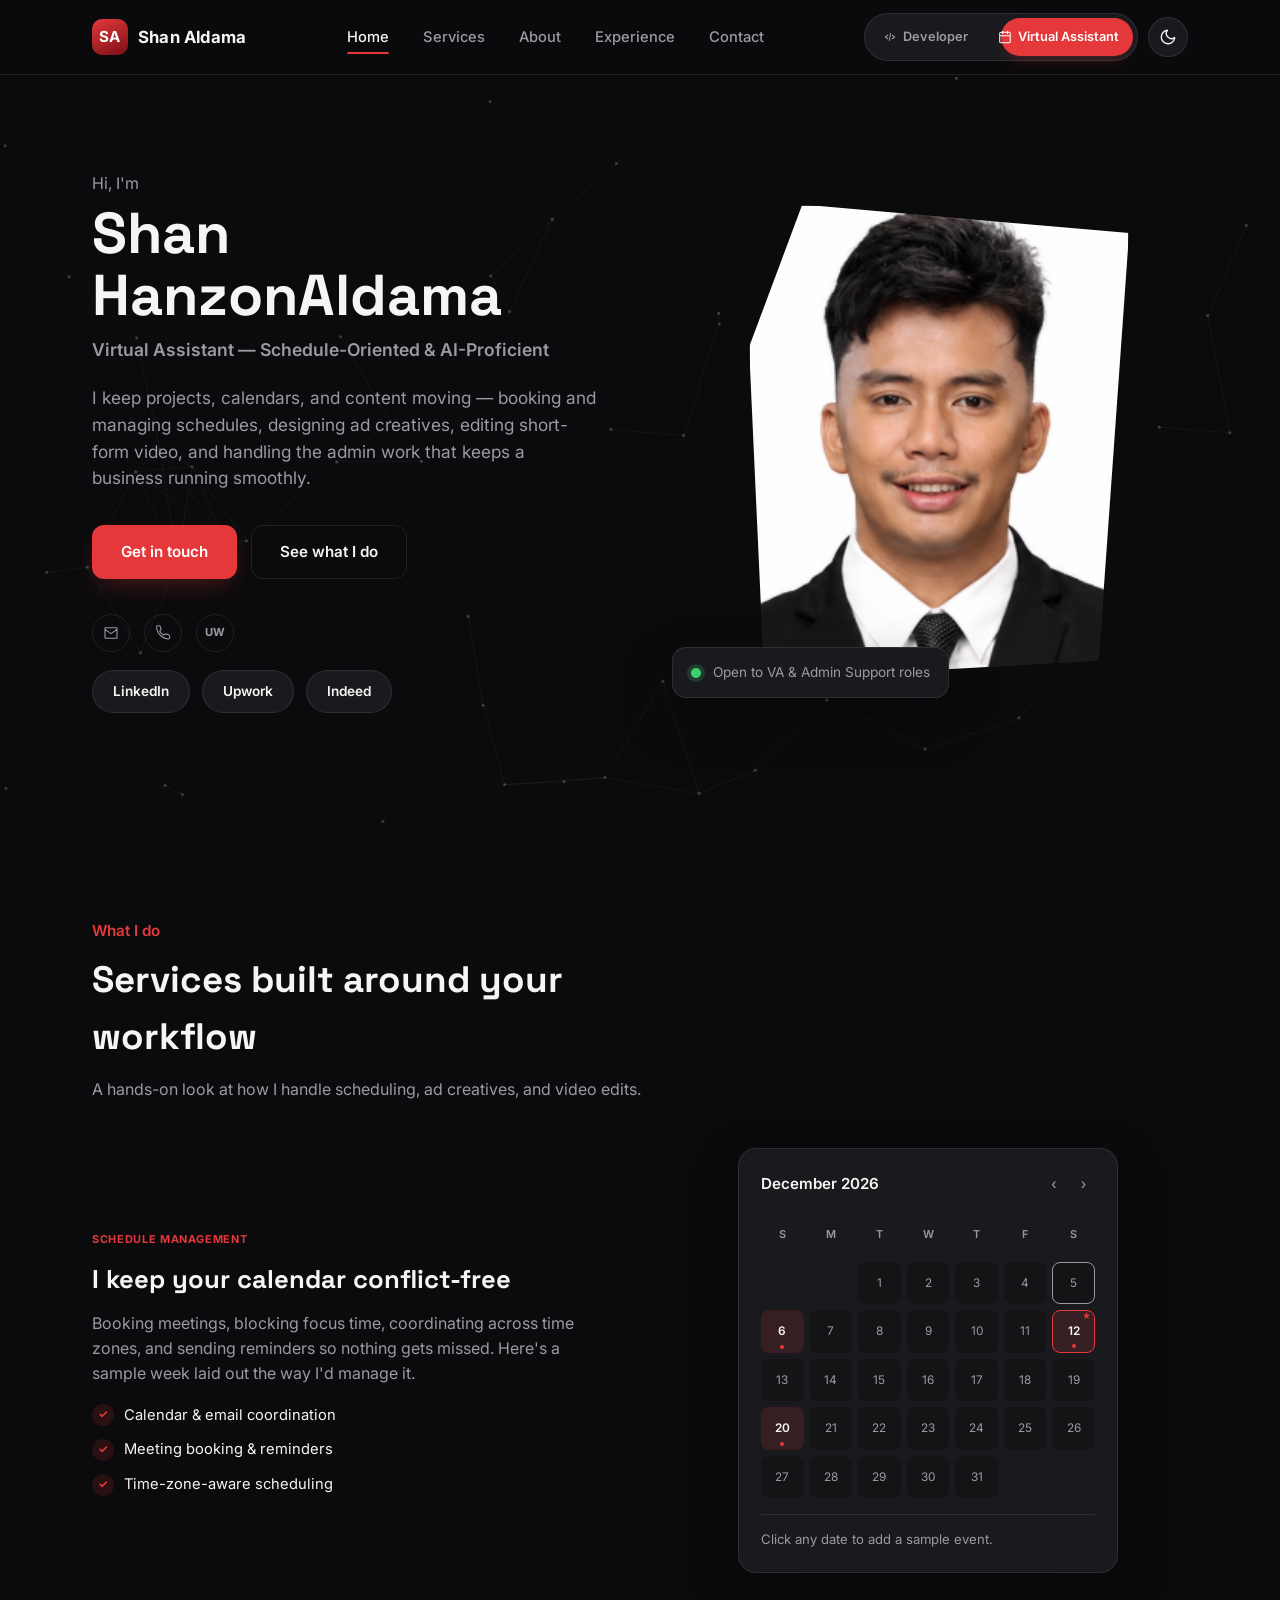
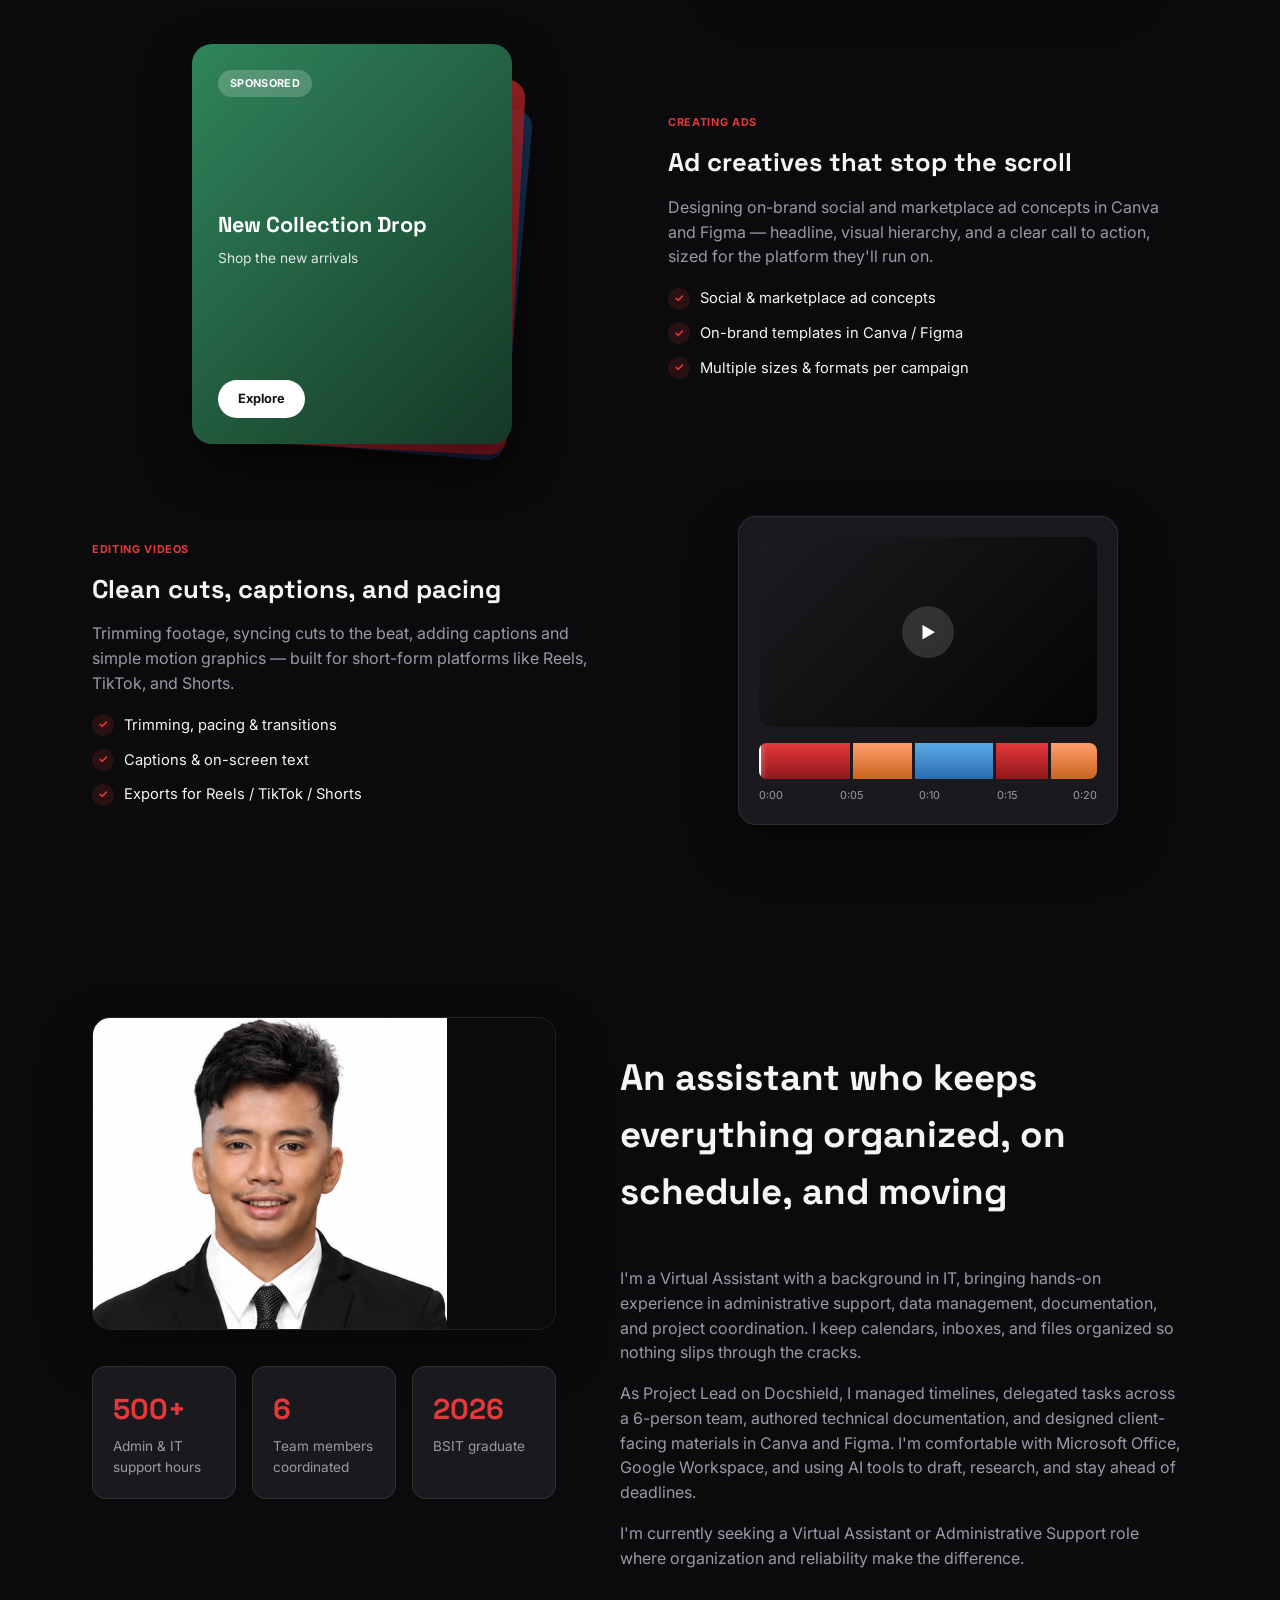
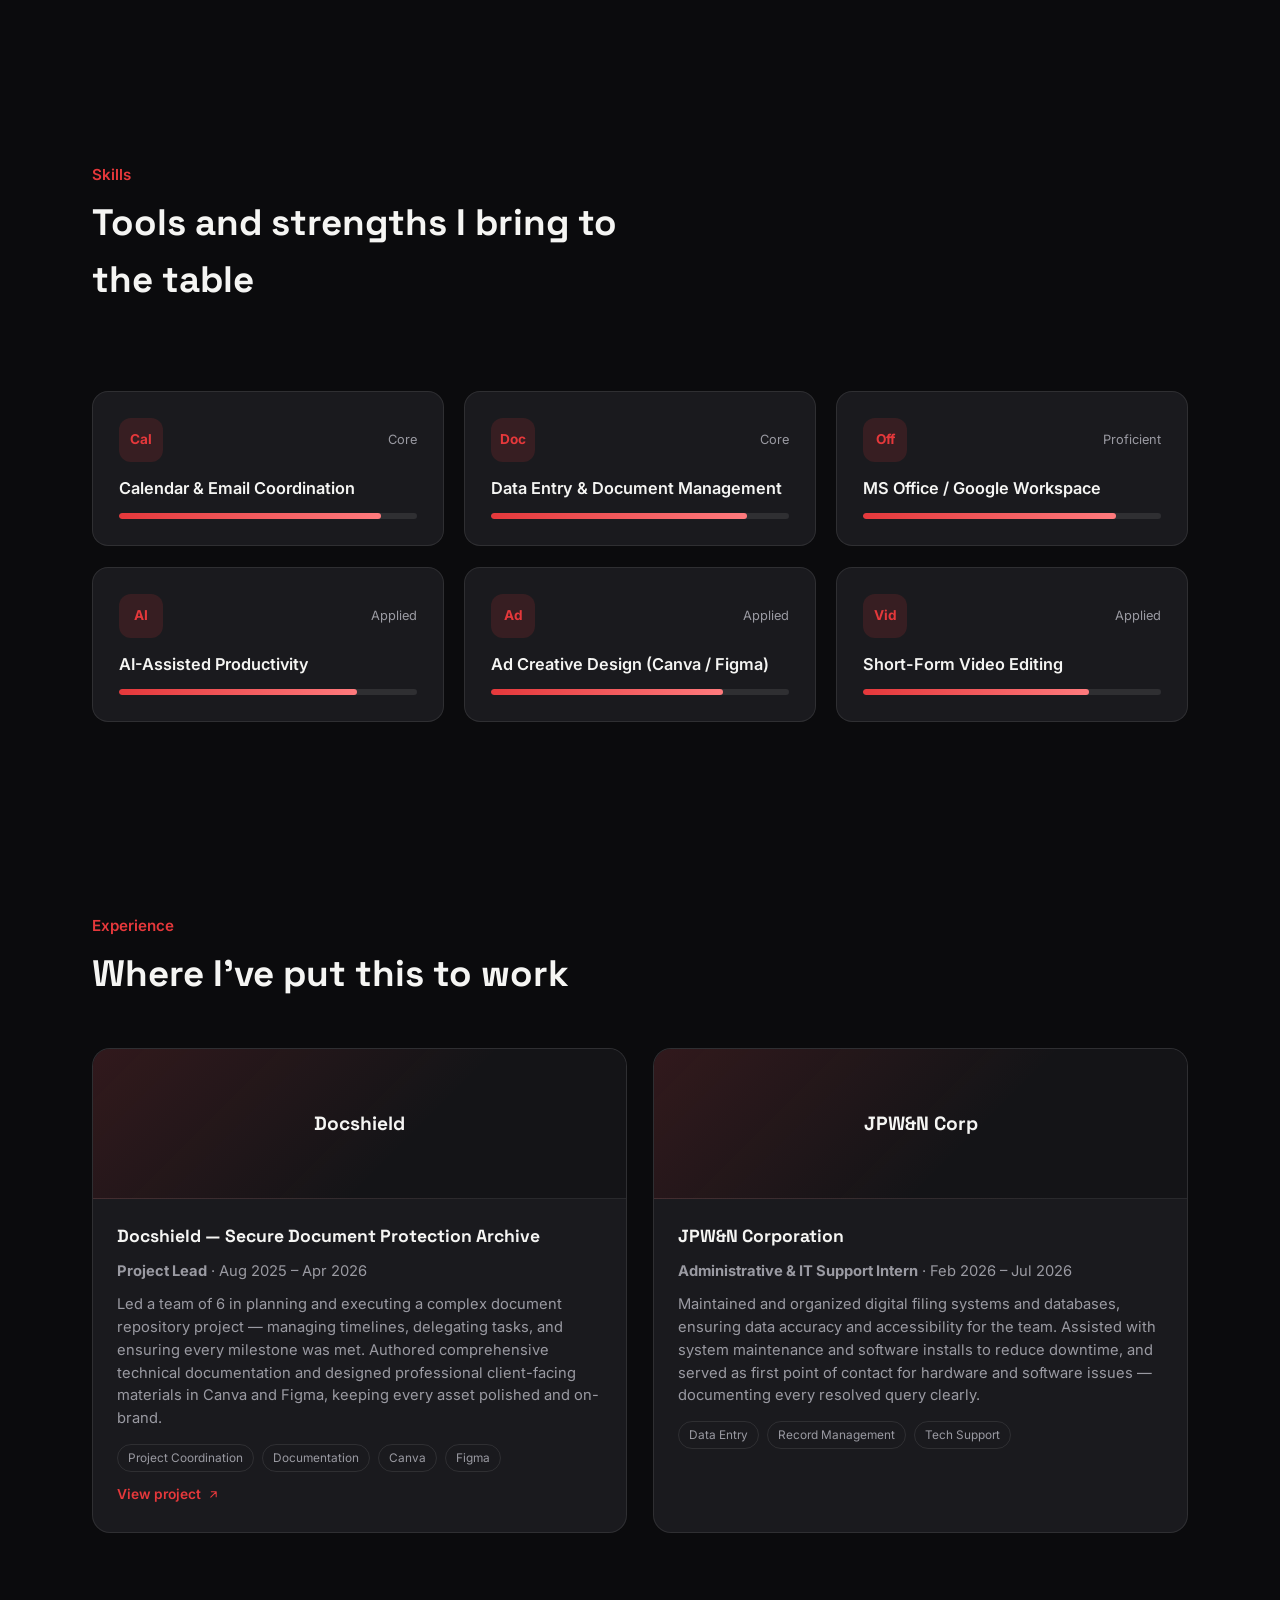
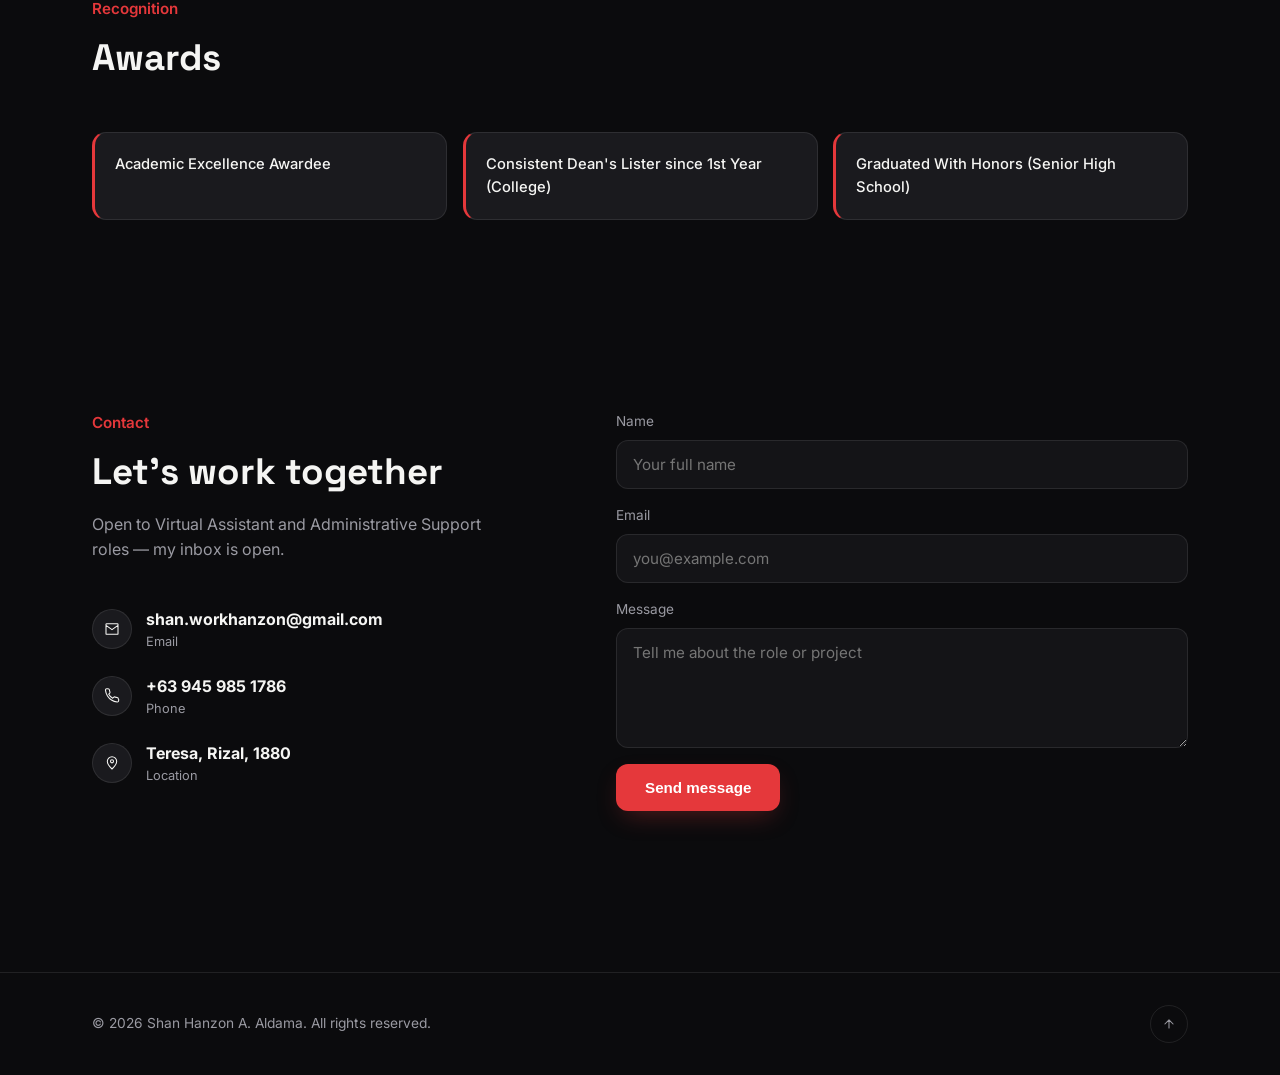
==== commit 92176149: "Add files via upload" ====
--- a/va.html
+++ b/va.html
@@ -85,13 +85,13 @@
         <a href="tel:+639459851786" aria-label="Phone">
           <svg width="16" height="16" viewBox="0 0 24 24" fill="none"><path d="M22 16.9v2a2 2 0 0 1-2.2 2 19.8 19.8 0 0 1-8.6-3 19.5 19.5 0 0 1-6-6 19.8 19.8 0 0 1-3-8.7A2 2 0 0 1 4.1 1h2a2 2 0 0 1 2 1.7c.1 1.1.4 2.2.8 3.2a2 2 0 0 1-.5 2.1L7.1 9.3a16 16 0 0 0 6 6l1.3-1.3a2 2 0 0 1 2.1-.5c1 .4 2.1.7 3.2.8a2 2 0 0 1 1.7 2Z" stroke="currentColor" stroke-width="1.6" stroke-linecap="round" stroke-linejoin="round"/></svg>
         </a>
-        <a href="#" target="_blank" rel="noopener" aria-label="Upwork">
+        <a href="https://www.upwork.com/freelancers/~01e89716cfa4b954b4?mp_source=share" target="_blank" rel="noopener" aria-label="Upwork">
           <span style="font-size:.7rem;font-weight:700;">UW</span>
         </a>
       </div>
       <div class="profile-pills reveal">
-        <a href="#" target="_blank" rel="noopener">LinkedIn</a>
-        <a href="#" target="_blank" rel="noopener">Upwork</a>
+        <a href="https://www.linkedin.com/in/aldama-shan-hanzon-a-93556b353/" target="_blank" rel="noopener">LinkedIn</a>
+        <a href="https://www.upwork.com/freelancers/~01e89716cfa4b954b4?mp_source=share" target="_blank" rel="noopener">Upwork</a>
         <a href="#" target="_blank" rel="noopener">Indeed</a>
       </div>
     </div>
@@ -324,6 +324,10 @@
           <p><strong>Project Lead</strong> · Aug 2025 – Apr 2026</p>
           <p>Led a team of 6 in planning and executing a complex document repository project — managing timelines, delegating tasks, and ensuring every milestone was met. Authored comprehensive technical documentation and designed professional client-facing materials in Canva and Figma, keeping every asset polished and on-brand.</p>
           <div class="tags"><span class="tag">Project Coordination</span><span class="tag">Documentation</span><span class="tag">Canva</span><span class="tag">Figma</span></div>
+          <!-- Replace href="#" with the live Docshield URL once you have one -->
+          <a href="#" target="_blank" rel="noopener" class="project-link">View project
+            <svg width="13" height="13" viewBox="0 0 24 24" fill="none"><path d="M7 17 17 7M8 7h9v9" stroke="currentColor" stroke-width="2" stroke-linecap="round" stroke-linejoin="round"/></svg>
+          </a>
         </div>
       </div>
       <div class="project-card reveal">
--- a/styles.css
+++ b/styles.css
@@ -88,17 +88,17 @@
 .img-reveal.is-visible::after{transform:scaleX(0);}
 .img-reveal.is-visible img{transform:scale(1);filter:saturate(1) brightness(1);}
 
-/* Signature 4: Staggered rise for card grids (skills, projects, awards) */
-.skill-card, .project-card, .award-card{
+/* Signature 4: Staggered rise for card grids (skills, projects, awards, credentials) */
+.skill-card, .project-card, .award-card, .credential-card{
   opacity:0;
   transform:translateY(40px) scale(.97);
   transition:opacity .8s cubic-bezier(.16,.84,.44,1), transform .8s cubic-bezier(.16,.84,.44,1);
 }
-.skill-card.is-visible, .project-card.is-visible, .award-card.is-visible{
+.skill-card.is-visible, .project-card.is-visible, .award-card.is-visible, .credential-card.is-visible{
   opacity:1;transform:none;
 }
 /* once the entrance reveal finishes, swap to a snappier transition for hover feedback */
-.skill-card.is-visible, .project-card.is-visible, .award-card.is-visible{
+.skill-card.is-visible, .project-card.is-visible, .award-card.is-visible, .credential-card.is-visible{
   transition:transform .25s cubic-bezier(.16,.84,.44,1), box-shadow .25s ease, border-color .25s ease;
 }
 .skills-grid .skill-card:nth-child(1){transition-delay:0ms;}
@@ -110,6 +110,9 @@
 .projects-grid .project-card:nth-child(2){transition-delay:120ms;}
 .awards-row .award-card:nth-child(2){transition-delay:100ms;}
 .awards-row .award-card:nth-child(3){transition-delay:200ms;}
+.credentials-grid .credential-card:nth-child(2){transition-delay:70ms;}
+.credentials-grid .credential-card:nth-child(3){transition-delay:140ms;}
+.credentials-grid .credential-card:nth-child(4){transition-delay:210ms;}
 /* ============ END TRANSITIONS ============ */
 
 /* NAV */
@@ -326,6 +329,28 @@
 /* ABOUT */
 .about-grid{display:grid;grid-template-columns:.9fr 1.1fr;gap:64px;align-items:start;}
 .about-photo{border-radius:var(--radius);overflow:hidden;border:1px solid var(--border);box-shadow:var(--shadow);}
+
+/* About slideshow — photos + video, next/prev + dots */
+.photo-slider{position:relative;aspect-ratio:3/4;background:var(--panel);}
+.slider-track{display:flex;height:100%;transition:transform .6s cubic-bezier(.16,.84,.44,1);}
+.slide{min-width:100%;height:100%;}
+.slide img, .slide video{width:100%;height:100%;object-fit:cover;display:block;background:#000;}
+.slider-arrow{
+  position:absolute;top:50%;transform:translateY(-50%);width:38px;height:38px;border-radius:50%;
+  background:rgba(10,10,12,.5);backdrop-filter:blur(4px);color:#fff;border:none;
+  display:flex;align-items:center;justify-content:center;cursor:pointer;z-index:3;
+  transition:background .2s ease, transform .2s ease;
+}
+.slider-arrow:hover{background:var(--accent);}
+.slider-arrow:active{transform:translateY(-50%) scale(.92);}
+.slider-prev{left:12px;}
+.slider-next{right:12px;}
+.slider-dots{position:absolute;bottom:14px;left:0;right:0;display:flex;justify-content:center;gap:7px;z-index:3;}
+.slider-dot{
+  width:7px;height:7px;border-radius:50%;background:rgba(255,255,255,.5);
+  cursor:pointer;transition:background .25s ease, transform .25s ease;border:none;padding:0;
+}
+.slider-dot.is-active{background:#fff;transform:scale(1.35);}
 .stats-row{display:grid;grid-template-columns:repeat(3,1fr);gap:16px;margin-top:36px;}
 .stat{background:var(--panel);border:1px solid var(--border);border-radius:14px;padding:20px;}
 .stat-num{font-size:1.8rem;font-weight:700;color:var(--accent);}
@@ -368,6 +393,61 @@
 .project-body p{margin:0;color:var(--muted);font-size:.92rem;}
 .tags{display:flex;gap:8px;flex-wrap:wrap;margin-top:4px;}
 .tag{font-size:.74rem;color:var(--muted);border:1px solid var(--border);padding:4px 10px;border-radius:999px;}
+.project-link{
+  display:inline-flex;align-items:center;gap:6px;margin-top:2px;
+  color:var(--accent);font-weight:600;font-size:.86rem;width:fit-content;
+  background-image:linear-gradient(var(--accent),var(--accent));background-size:0% 2px;
+  background-repeat:no-repeat;background-position:0 100%;padding-bottom:2px;
+  transition:background-size .25s ease;
+}
+.project-link:hover{background-size:100% 2px;}
+.project-link svg{transition:transform .25s cubic-bezier(.16,.84,.44,1);}
+.project-link:hover svg{transform:translate(2px,-2px);}
+
+/* CREDENTIALS */
+.credentials-grid{display:grid;grid-template-columns:repeat(4,1fr);gap:20px;}
+.credential-card{
+  background:var(--panel);border:1px solid var(--border);border-radius:16px;padding:22px;
+  display:flex;flex-direction:column;gap:14px;text-decoration:none;color:inherit;cursor:pointer;
+}
+.credential-card:hover{border-color:var(--accent);box-shadow:var(--shadow);}
+.credential-icon{
+  width:46px;height:46px;border-radius:12px;background:var(--accent-soft);color:var(--accent);
+  display:flex;align-items:center;justify-content:center;flex-shrink:0;
+}
+.credential-body h3{margin:0 0 4px;font-size:.98rem;}
+.credential-body p{margin:0;color:var(--muted);font-size:.82rem;}
+.credential-view{
+  margin-top:auto;display:inline-flex;align-items:center;gap:6px;
+  color:var(--accent);font-weight:600;font-size:.82rem;
+}
+.credential-view svg{transition:transform .25s cubic-bezier(.16,.84,.44,1);}
+.credential-card:hover .credential-view svg{transform:translate(2px,-2px);}
+.credential-note{
+  margin:24px 0 0;font-size:.8rem;color:var(--muted);font-style:italic;line-height:1.6;
+}
+
+/* Lightbox for viewing a credential image full-size */
+.lightbox{
+  position:fixed;inset:0;z-index:80;display:none;align-items:center;justify-content:center;
+  background:rgba(5,5,6,.82);backdrop-filter:blur(6px);padding:32px;
+}
+.lightbox.is-open{display:flex;}
+.lightbox-inner{position:relative;max-width:min(880px,92vw);max-height:88vh;}
+.lightbox-inner img{display:block;max-width:100%;max-height:88vh;border-radius:12px;box-shadow:0 30px 60px -20px rgba(0,0,0,.6);}
+.lightbox-close{
+  position:absolute;top:-16px;right:-16px;width:36px;height:36px;border-radius:50%;
+  background:var(--panel);border:1px solid var(--border);color:var(--text);
+  display:flex;align-items:center;justify-content:center;cursor:pointer;
+}
+.lightbox-close:hover{color:var(--accent);border-color:var(--accent);}
+
+@media (max-width:900px){
+  .credentials-grid{grid-template-columns:repeat(2,1fr);}
+}
+@media (max-width:560px){
+  .credentials-grid{grid-template-columns:1fr;}
+}
 
 .awards-row{display:grid;grid-template-columns:repeat(3,1fr);gap:16px;margin-top:24px;}
 .award-card{
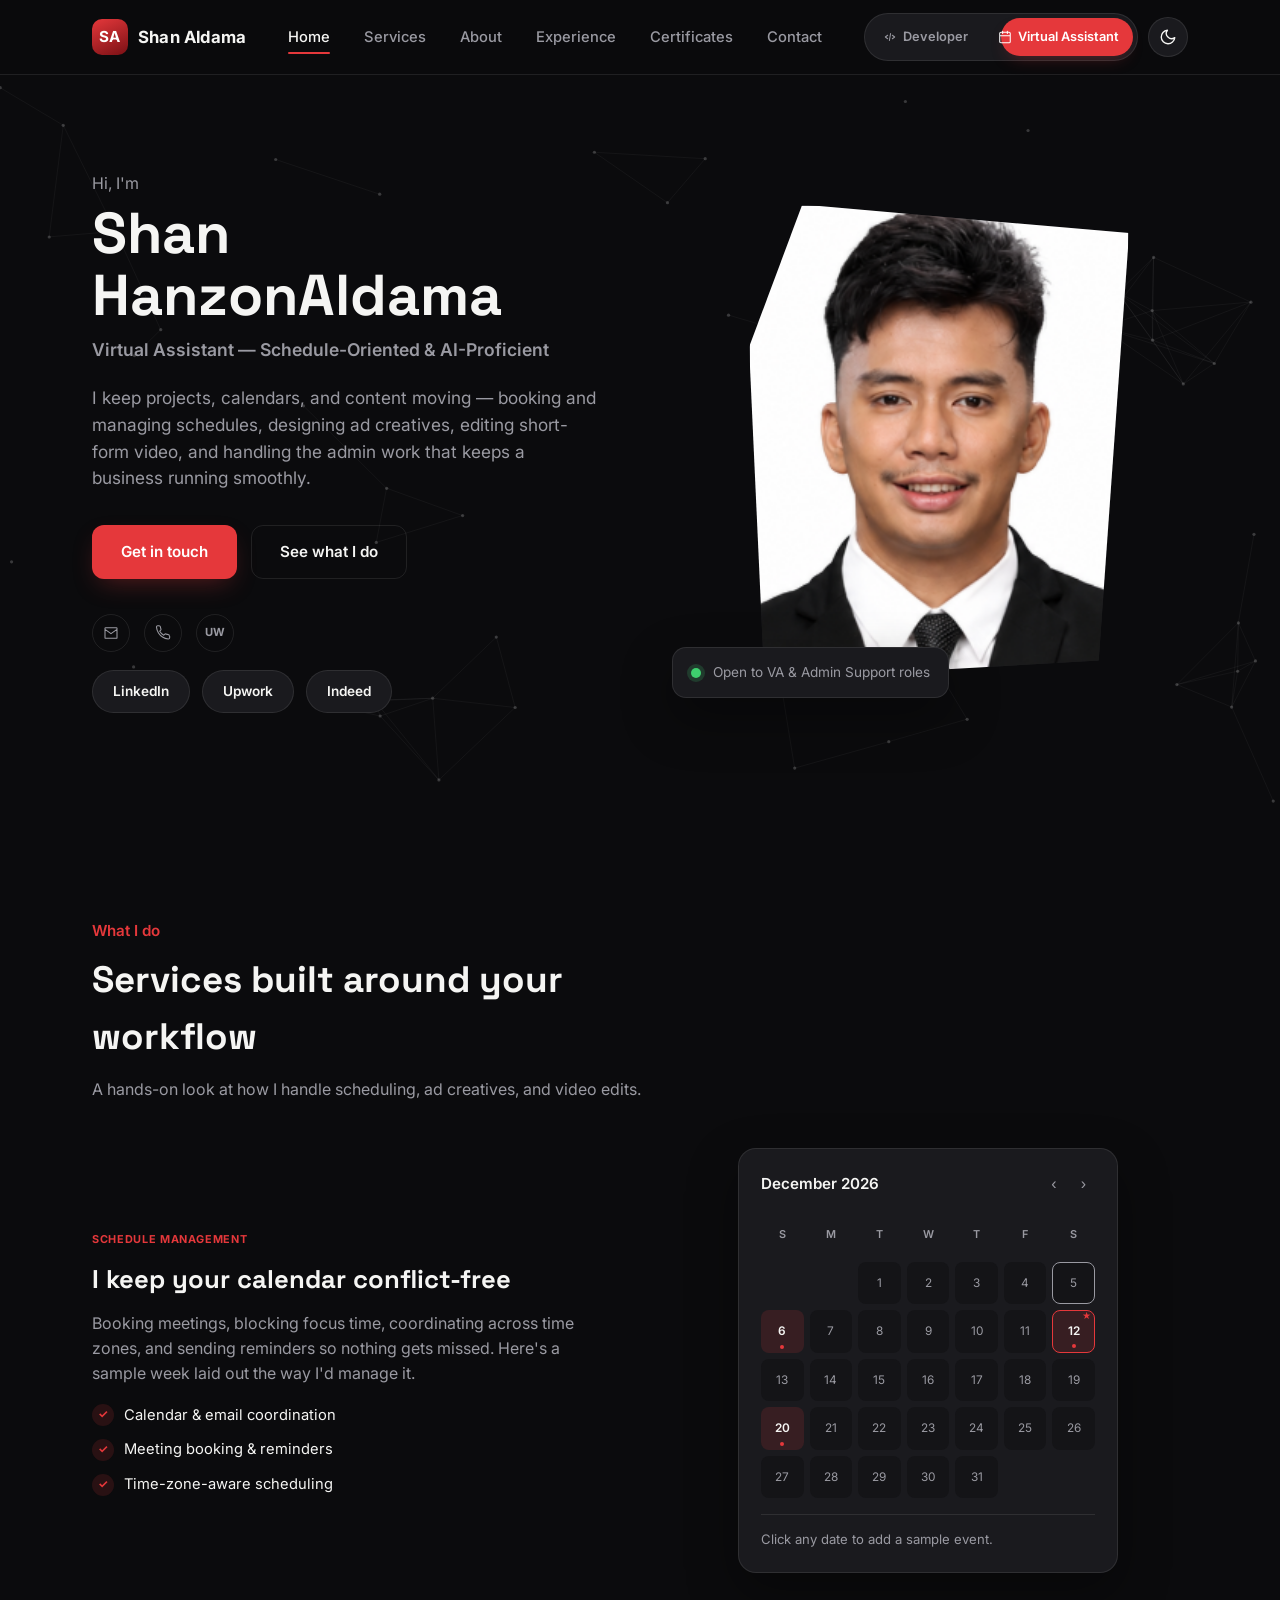
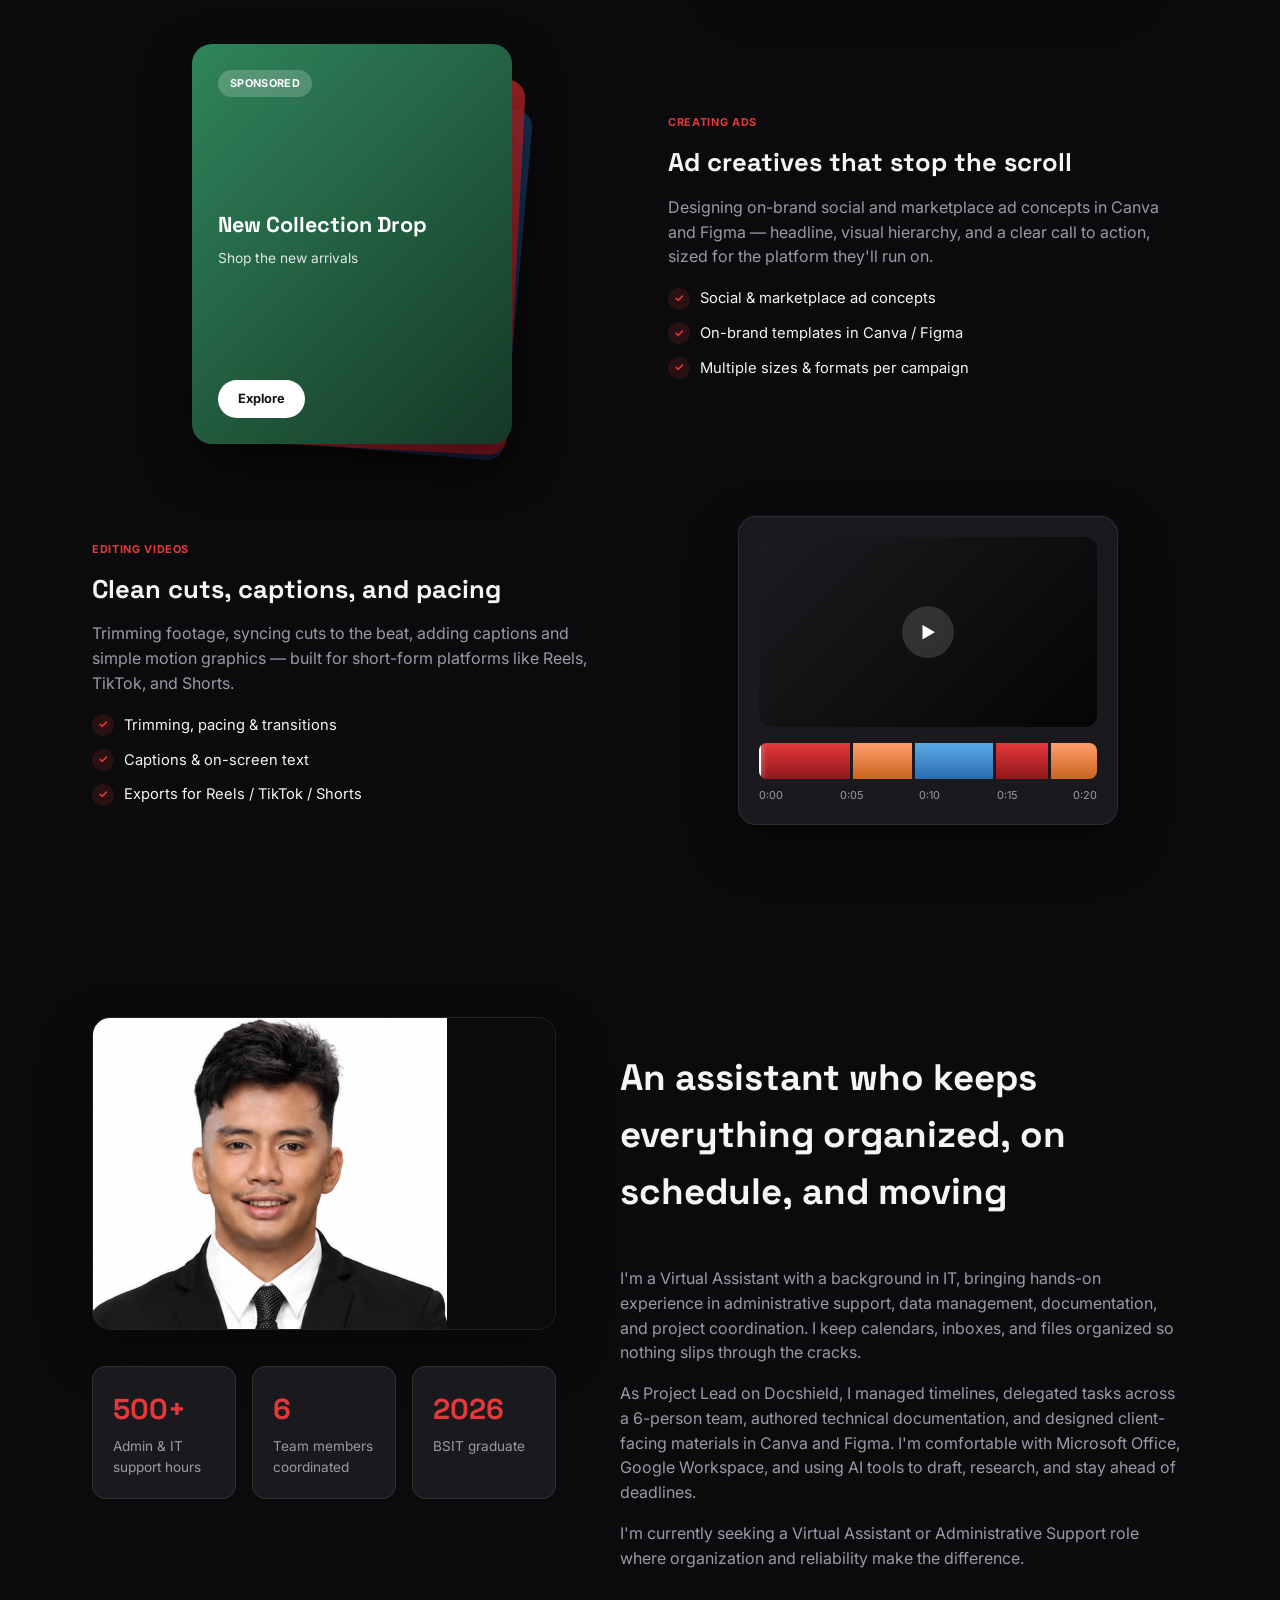
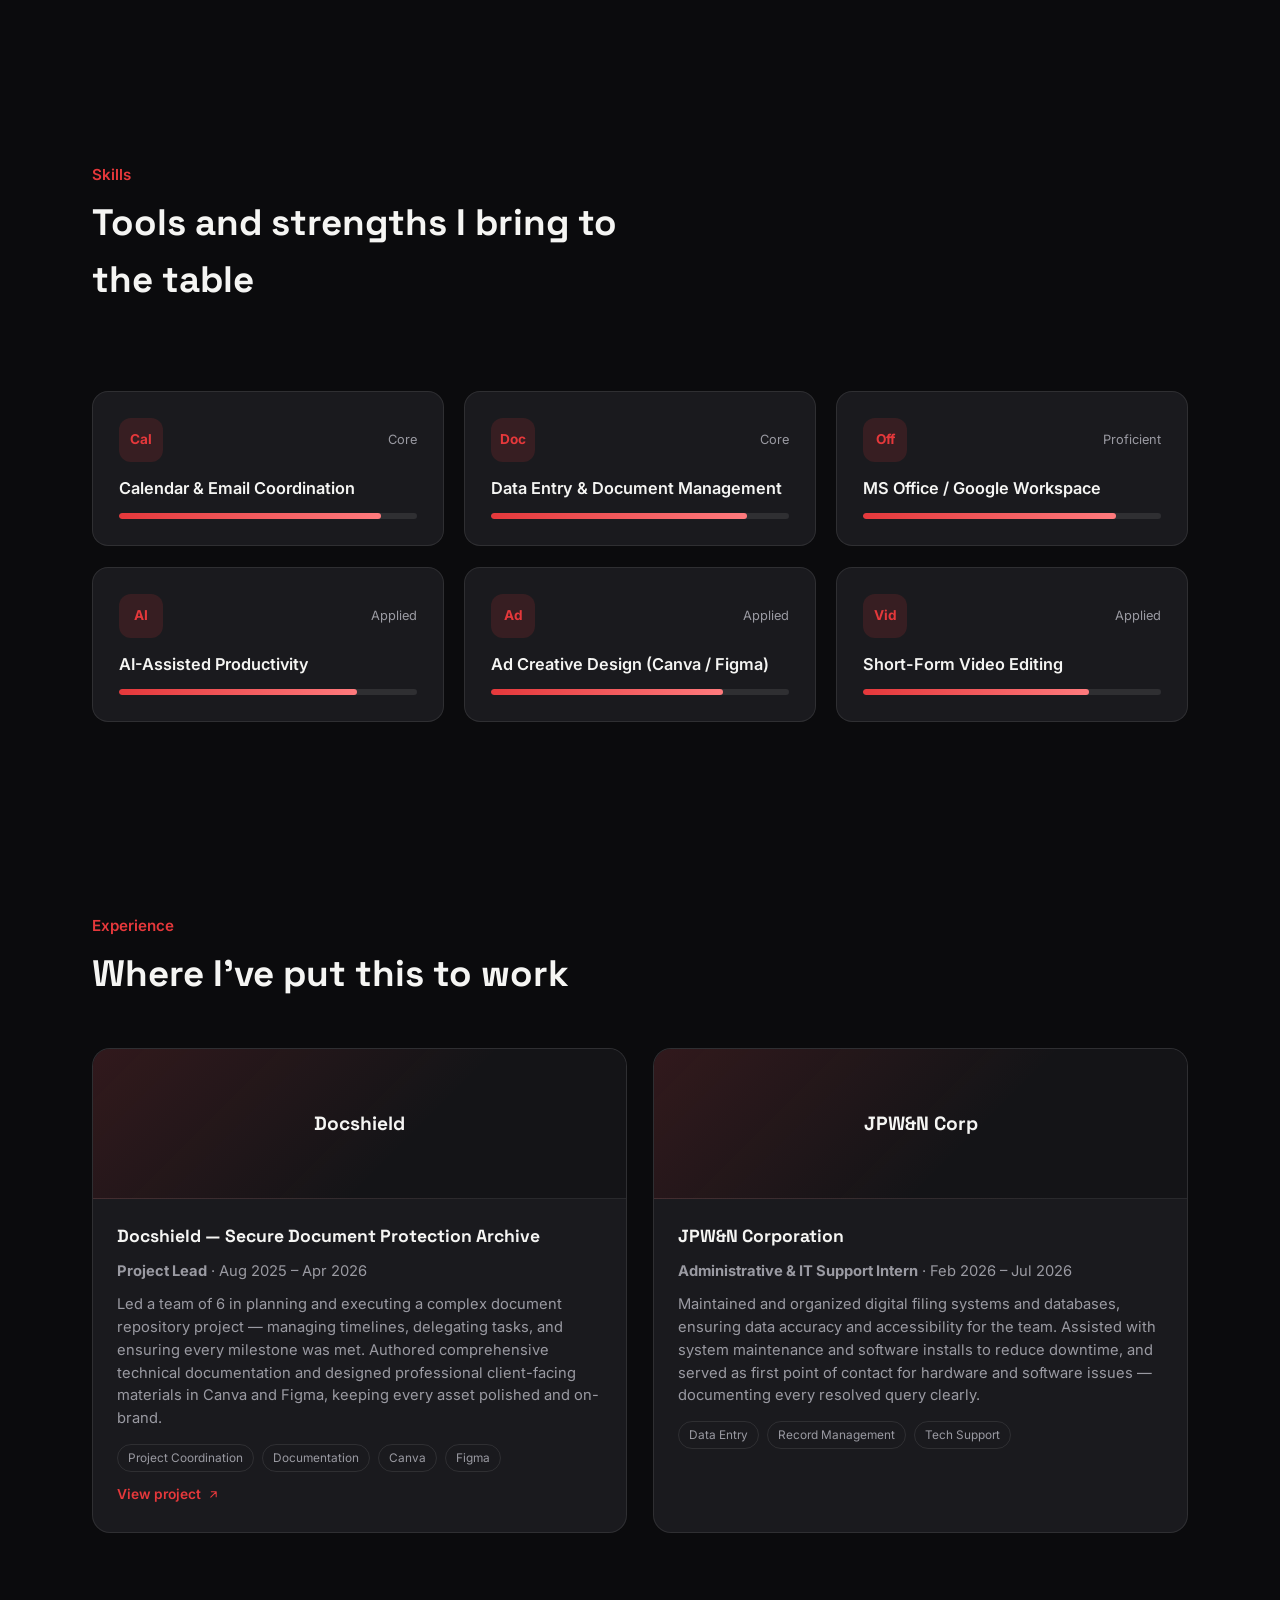
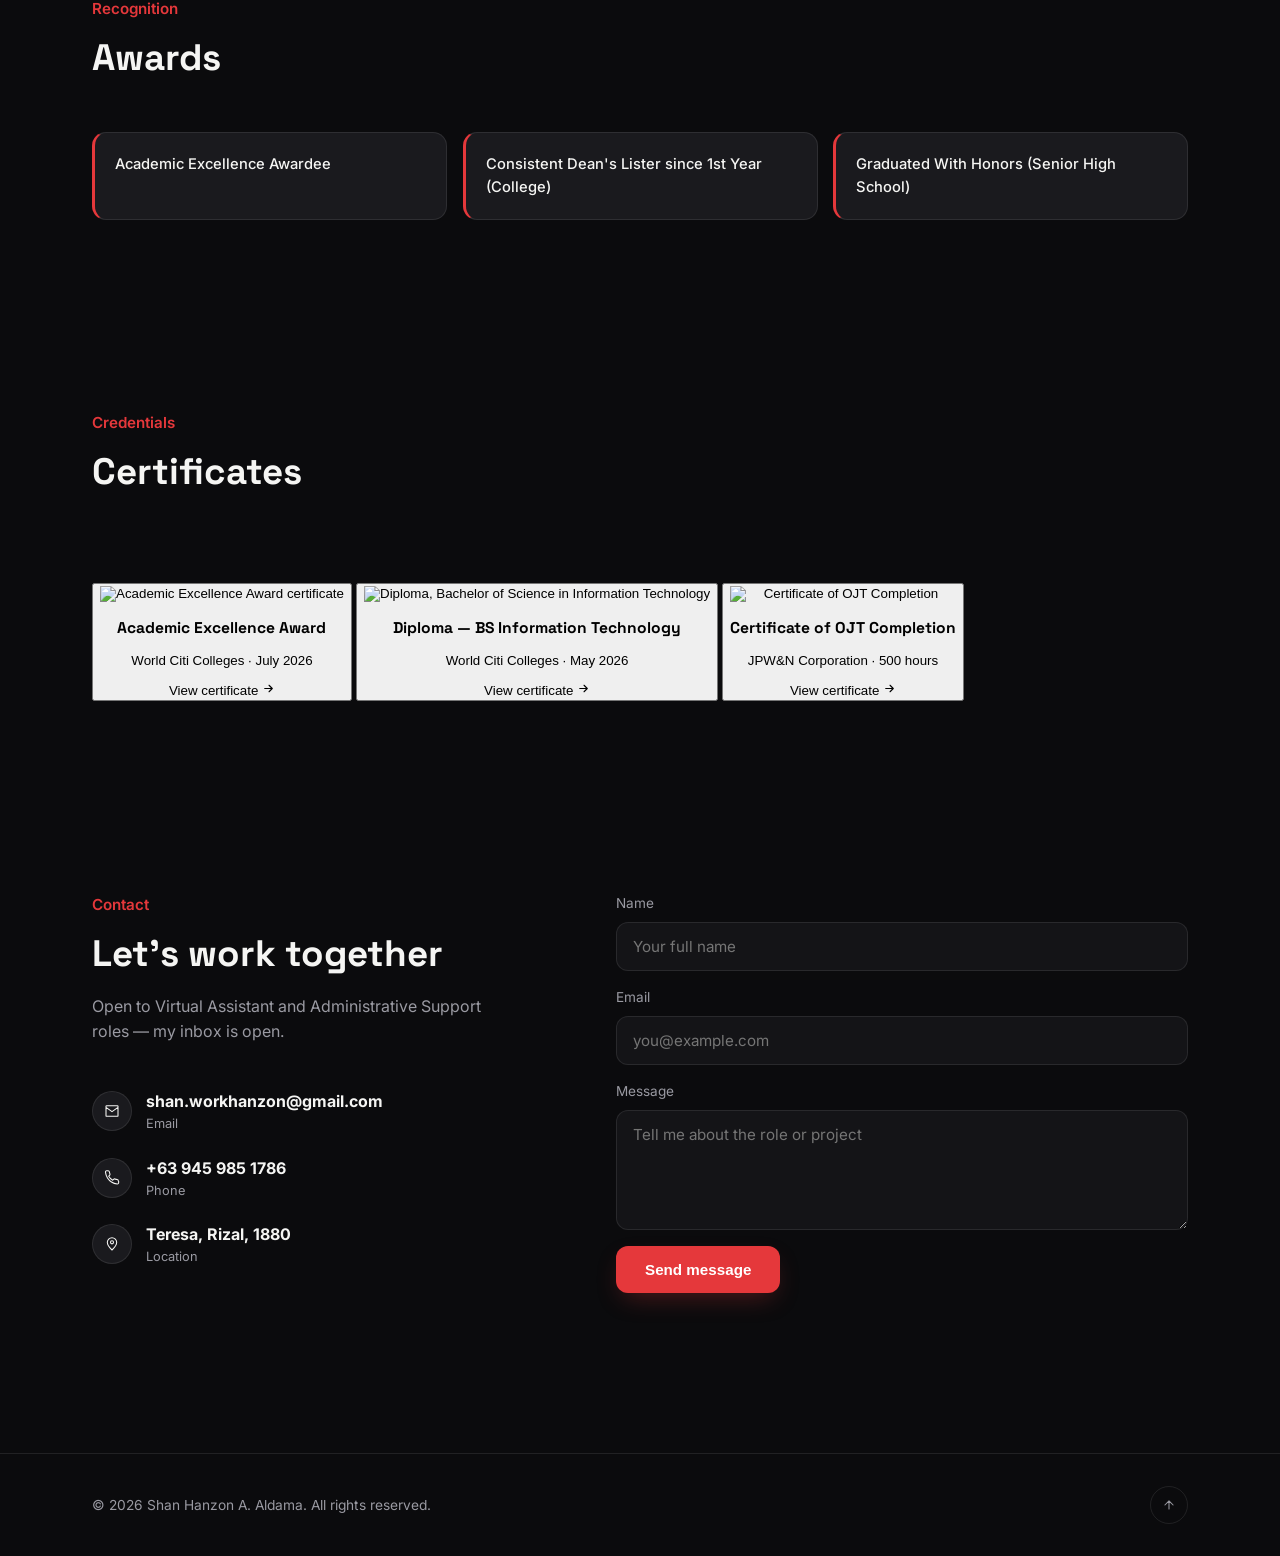
==== commit abfa1bff: "Update va.html" ====
--- a/va.html
+++ b/va.html
@@ -24,6 +24,7 @@
       <a href="#services">Services</a>
       <a href="#about">About</a>
       <a href="#experience">Experience</a>
+      <a href="#certificates">Certificates</a>
       <a href="#contact">Contact</a>
     </nav>
     <div class="nav-actions">
@@ -57,13 +58,7 @@
         <svg width="14" height="14" viewBox="0 0 24 24" fill="none"><path d="M8 2v4M16 2v4M3 10h18M5 4h14a2 2 0 0 1 2 2v14a2 2 0 0 1-2 2H5a2 2 0 0 1-2-2V6a2 2 0 0 1 2-2Z" stroke="currentColor" stroke-width="1.8" stroke-linecap="round" stroke-linejoin="round"/></svg>
         <span class="label">Virtual Assistant</span>
       </a>
-    </div>
-    <a href="#home">Home</a>
-    <a href="#services">Services</a>
-    <a href="#about">About</a>
-    <a href="#experience">Experience</a>
-    <a href="#contact">Contact</a>
-  </div>
+
 </header>
 
 <section class="hero va-hero" id="home">
@@ -353,6 +348,71 @@
   </div>
 </section>
 
+<section id="certificates">
+  <div class="wrap">
+    <div class="section-head">
+      <p class="kicker reveal">Credentials</p>
+      <h2 class="split-text">Certificates</h2>
+      <p class="sub reveal">Click any certificate to view the full copy.</p>
+    </div>
+    <div class="certs-grid">
+      <button class="cert-card reveal" type="button" data-full="assets/certs/academic-excellence.jpg" data-title="Academic Excellence Award" data-sub="World Citi Colleges · July 2026">
+        <div class="cert-thumb img-reveal">
+          <img src="assets/certs/thumb-academic-excellence.jpg" alt="Academic Excellence Award certificate" loading="lazy">
+        </div>
+        <div class="cert-info">
+          <h3>Academic Excellence Award</h3>
+          <p>World Citi Colleges · July 2026</p>
+        </div>
+        <span class="cert-view">
+          View certificate
+          <svg width="13" height="13" viewBox="0 0 24 24" fill="none"><path d="M5 12h14M13 6l6 6-6 6" stroke="currentColor" stroke-width="2" stroke-linecap="round" stroke-linejoin="round"/></svg>
+        </span>
+      </button>
+      <button class="cert-card reveal" type="button" data-full="assets/certs/diploma.jpg" data-title="Diploma — BS Information Technology" data-sub="World Citi Colleges · May 2026">
+        <div class="cert-thumb img-reveal">
+          <img src="assets/certs/thumb-diploma.jpg" alt="Diploma, Bachelor of Science in Information Technology" loading="lazy">
+        </div>
+        <div class="cert-info">
+          <h3>Diploma — BS Information Technology</h3>
+          <p>World Citi Colleges · May 2026</p>
+        </div>
+        <span class="cert-view">
+          View certificate
+          <svg width="13" height="13" viewBox="0 0 24 24" fill="none"><path d="M5 12h14M13 6l6 6-6 6" stroke="currentColor" stroke-width="2" stroke-linecap="round" stroke-linejoin="round"/></svg>
+        </span>
+      </button>
+      <button class="cert-card reveal" type="button" data-full="assets/certs/ojt-certificate.jpg" data-title="Certificate of OJT Completion" data-sub="JPW&amp;N Corporation · 500 hours">
+        <div class="cert-thumb img-reveal">
+          <img src="assets/certs/thumb-ojt-certificate.jpg" alt="Certificate of OJT Completion" loading="lazy">
+        </div>
+        <div class="cert-info">
+          <h3>Certificate of OJT Completion</h3>
+          <p>JPW&amp;N Corporation · 500 hours</p>
+        </div>
+        <span class="cert-view">
+          View certificate
+          <svg width="13" height="13" viewBox="0 0 24 24" fill="none"><path d="M5 12h14M13 6l6 6-6 6" stroke="currentColor" stroke-width="2" stroke-linecap="round" stroke-linejoin="round"/></svg>
+        </span>
+      </button>
+    </div>
+  </div>
+</section>
+
+<div class="cert-lightbox" id="certLightbox" hidden>
+  <div class="cert-lightbox-backdrop" id="certLightboxBackdrop"></div>
+  <div class="cert-lightbox-panel">
+    <button type="button" class="cert-lightbox-close" id="certLightboxClose" aria-label="Close">
+      <svg width="16" height="16" viewBox="0 0 24 24" fill="none"><path d="M6 6l12 12M18 6 6 18" stroke="currentColor" stroke-width="2" stroke-linecap="round"/></svg>
+    </button>
+    <img src="" alt="" id="certLightboxImg">
+    <div class="cert-lightbox-caption">
+      <strong id="certLightboxTitle"></strong>
+      <span id="certLightboxSub"></span>
+    </div>
+  </div>
+</div>
+
 <section id="contact">
   <div class="wrap contact-grid">
     <div class="contact-info">
@@ -402,25 +462,6 @@
   </div>
 </footer>
 
-<nav class="bottom-nav" id="bottomNav" aria-label="Quick section navigation">
-  <a href="#home" class="bottom-nav-link active">
-    <span class="bn-icon"><svg viewBox="0 0 24 24" fill="none"><path d="M3 10.5 12 3l9 7.5M5 9.5V21h5v-6h4v6h5V9.5" stroke="currentColor" stroke-width="1.8" stroke-linecap="round" stroke-linejoin="round"/></svg></span>
-    <span class="bn-label">Home</span>
-  </a>
-  <a href="#services" class="bottom-nav-link">
-    <span class="bn-icon"><svg viewBox="0 0 24 24" fill="none"><rect x="3" y="3" width="7" height="7" rx="1.5" stroke="currentColor" stroke-width="1.8"/><rect x="14" y="3" width="7" height="7" rx="1.5" stroke="currentColor" stroke-width="1.8"/><rect x="3" y="14" width="7" height="7" rx="1.5" stroke="currentColor" stroke-width="1.8"/><rect x="14" y="14" width="7" height="7" rx="1.5" stroke="currentColor" stroke-width="1.8"/></svg></span>
-    <span class="bn-label">Services</span>
-  </a>
-  <a href="#about" class="bottom-nav-link">
-    <span class="bn-icon"><svg viewBox="0 0 24 24" fill="none"><circle cx="12" cy="8" r="3.2" stroke="currentColor" stroke-width="1.8"/><path d="M4.5 20c1.5-4 4.2-6 7.5-6s6 2 7.5 6" stroke="currentColor" stroke-width="1.8" stroke-linecap="round"/></svg></span>
-    <span class="bn-label">About</span>
-  </a>
-  <a href="#contact" class="bottom-nav-link">
-    <span class="bn-icon"><svg viewBox="0 0 24 24" fill="none"><path d="M3 6.5 12 13l9-6.5M4 4h16a1 1 0 0 1 1 1v14a1 1 0 0 1-1 1H4a1 1 0 0 1-1-1V5a1 1 0 0 1 1-1Z" stroke="currentColor" stroke-width="1.6" stroke-linecap="round" stroke-linejoin="round"/></svg></span>
-    <span class="bn-label">Contact</span>
-  </a>
-</nav>
-
 <script src="script.js"></script>
 <script src="va-script.js"></script>
 </body>
